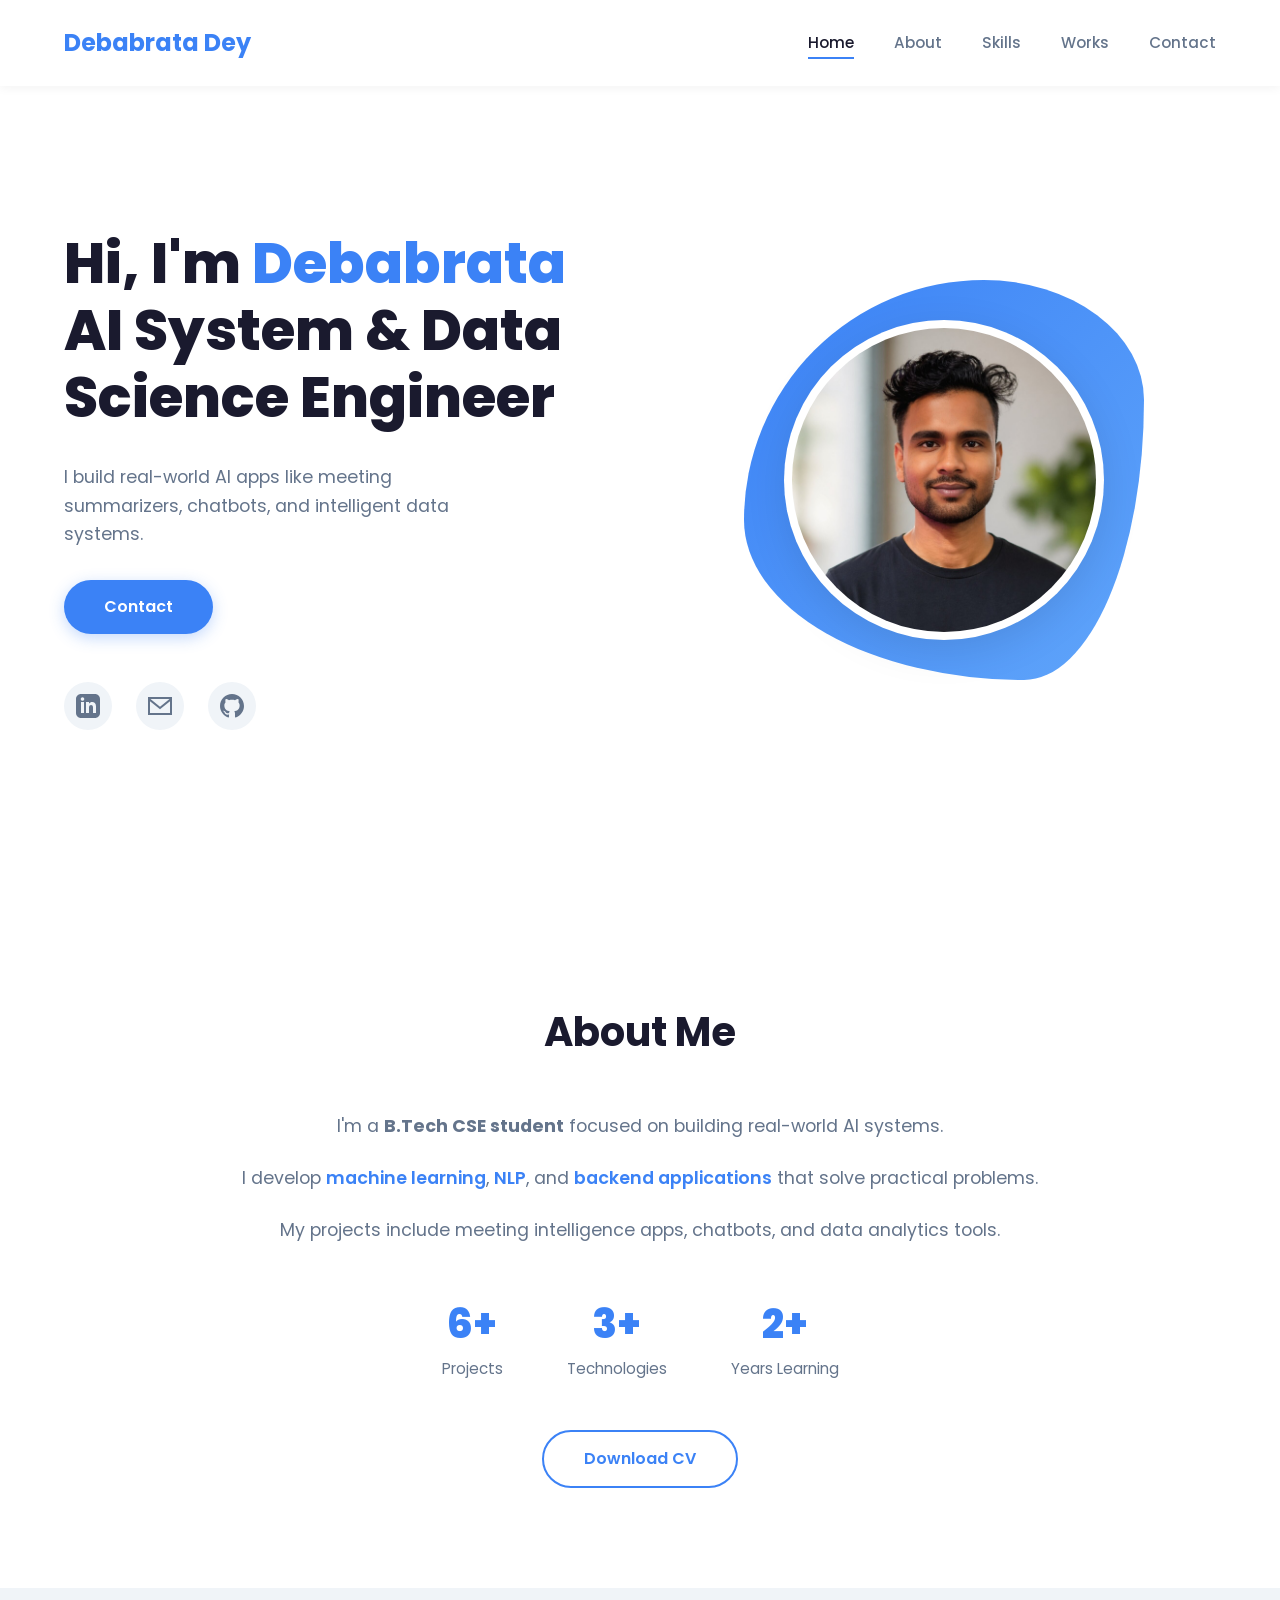
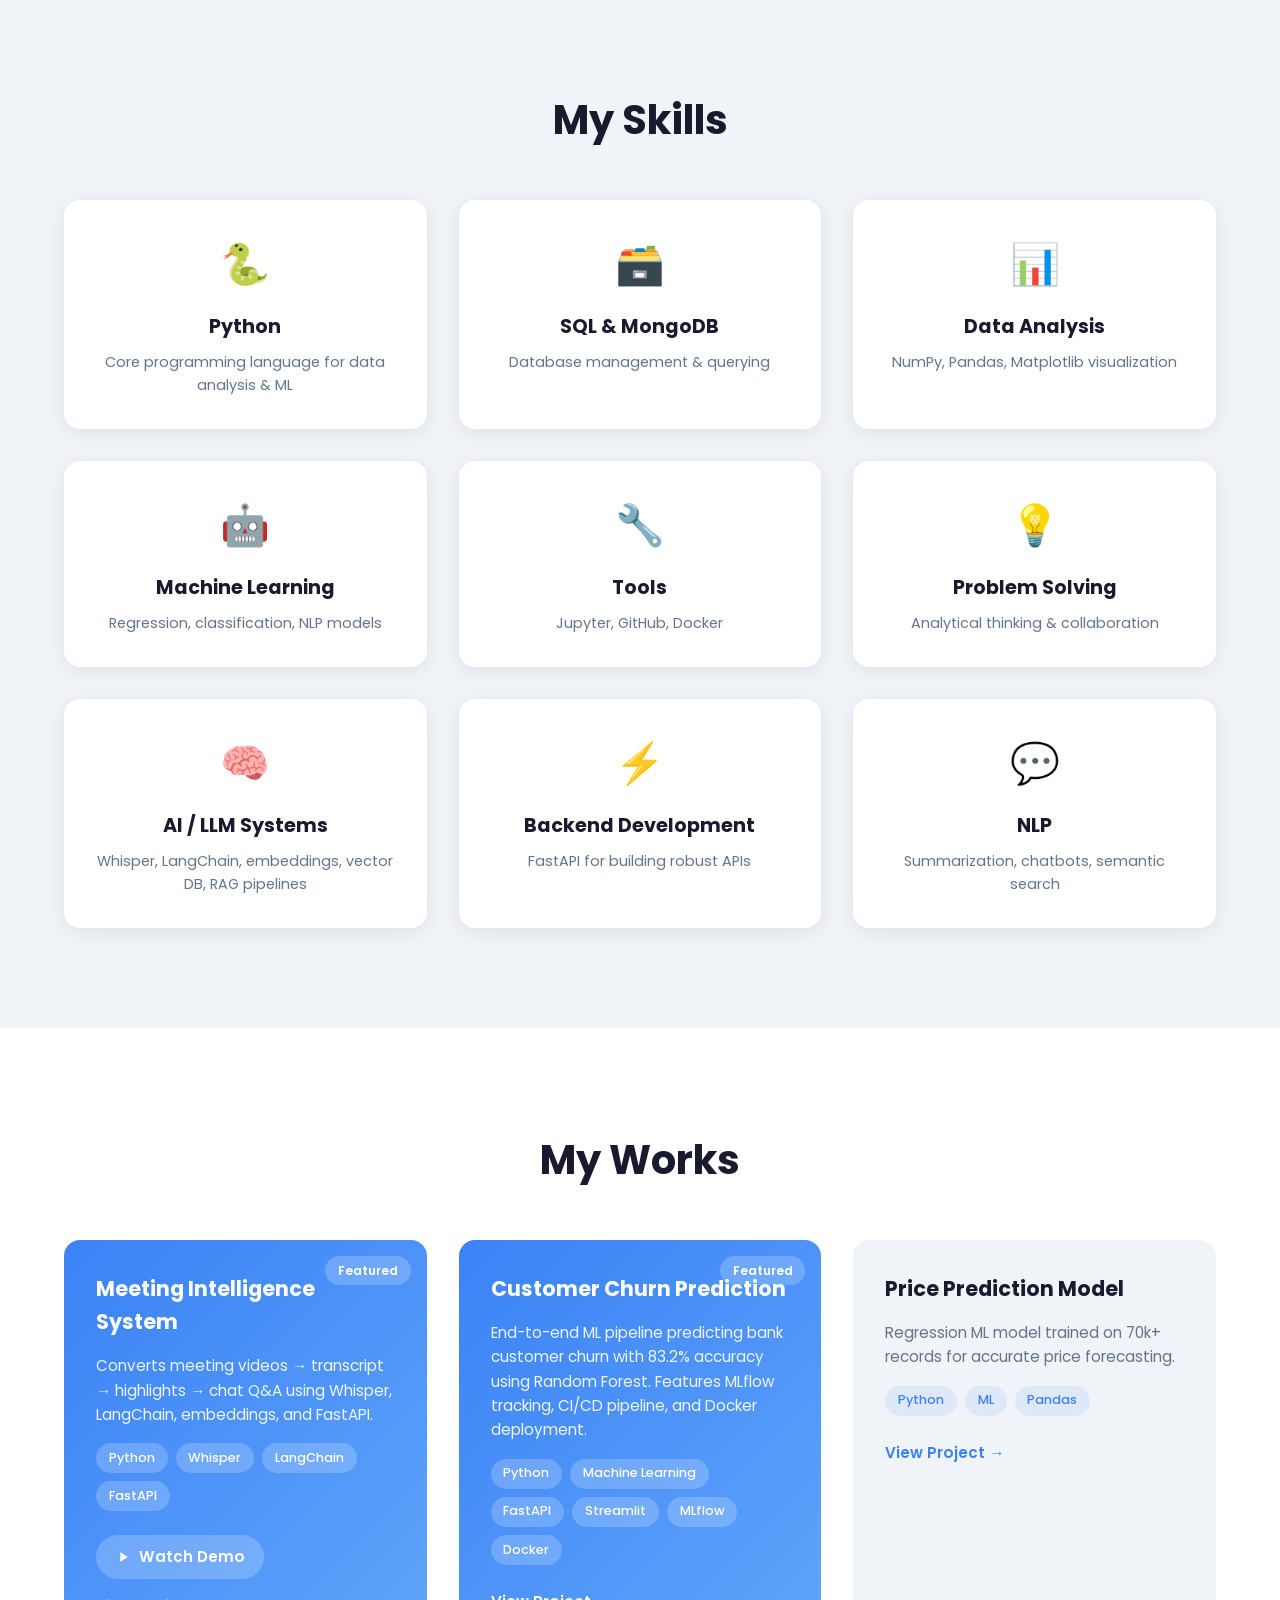
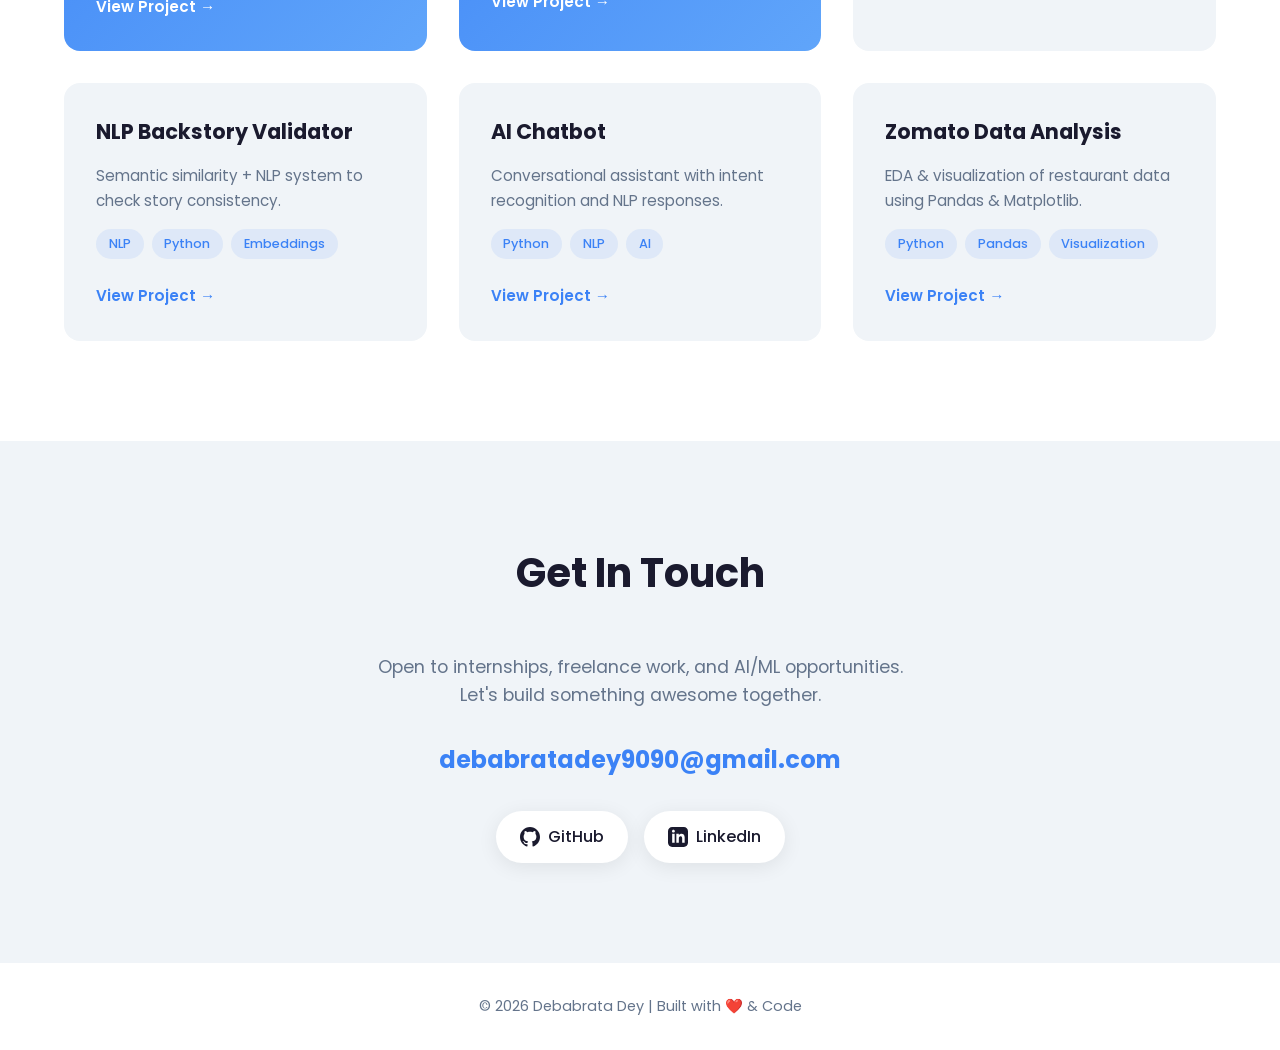
==== index.html @ 1d718e20 "Update Photo" ====
<!DOCTYPE html>
<html lang="en">

<head>
  <meta charset="UTF-8" />
  <meta name="viewport" content="width=device-width, initial-scale=1.0" />
  <meta name="description"
    content="Debabrata Dey - B.Tech CSE Student, Aspiring Data Scientist & AI Developer. Explore my projects in ML, NLP, and data analytics." />
  <title>Debabrata Dey | Data Science Portfolio</title>

  <!-- Favicon -->
  <link rel="icon"
    href="data:image/svg+xml,<svg xmlns='http://www.w3.org/2000/svg' viewBox='0 0 100 100'><text y='.9em' font-size='90'>👨‍💻</text></svg>" />

  <!-- Google Fonts -->
  <link rel="preconnect" href="https://fonts.googleapis.com">
  <link rel="preconnect" href="https://fonts.gstatic.com" crossorigin>
  <link href="https://fonts.googleapis.com/css2?family=Poppins:wght@400;500;600;700;800&display=swap" rel="stylesheet">

  <link rel="stylesheet" href="assets/css/styles.css" />
</head>

<body>
  <!-- ================= NAVBAR ================= -->
  <nav class="navbar">
    <a href="#" class="logo">Debabrata Dey</a>
    <button id="menuToggle" class="menu-toggle" aria-label="Toggle Menu">☰</button>
    <div class="nav-links" id="navLinks">
      <a href="#home" class="active">Home</a>
      <a href="#about">About</a>
      <a href="#skills">Skills</a>
      <a href="#projects">Works</a>
      <a href="#contact">Contact</a>
    </div>
  </nav>

  <!-- ================= HERO ================= -->
  <section id="home" class="hero">
    <div class="hero-content">
      <div class="hero-text">
        <h1>Hi, I'm <span class="highlight">Debabrata</span><br>AI System & Data Science Engineer</h1>
        <p class="hero-tagline">I build real-world AI apps like meeting summarizers, chatbots, and intelligent data
          systems.</p>
        <a href="#contact" class="btn-contact">Contact</a>
        <div class="social-icons">
          <a href="https://linkedin.com/in/debabrata-dey" target="_blank" aria-label="LinkedIn">
            <svg width="24" height="24" viewBox="0 0 24 24" fill="currentColor">
              <path
                d="M19 0h-14c-2.761 0-5 2.239-5 5v14c0 2.761 2.239 5 5 5h14c2.762 0 5-2.239 5-5v-14c0-2.761-2.238-5-5-5zm-11 19h-3v-11h3v11zm-1.5-12.268c-.966 0-1.75-.79-1.75-1.764s.784-1.764 1.75-1.764 1.75.79 1.75 1.764-.783 1.764-1.75 1.764zm13.5 12.268h-3v-5.604c0-3.368-4-3.113-4 0v5.604h-3v-11h3v1.765c1.396-2.586 7-2.777 7 2.476v6.759z" />
            </svg>
          </a>
          <a href="mailto:debratadey9090@gmail.com" title="Send me an email" aria-label="Email">
            <svg width="24" height="24" viewBox="0 0 24 24" fill="currentColor">
              <path
                d="M0 3v18h24v-18h-24zm21.518 2l-9.518 7.713-9.518-7.713h19.036zm-19.518 14v-11.817l10 8.104 10-8.104v11.817h-20z" />
            </svg>
          </a>
          <a href="https://github.com/Debabrata7719" target="_blank" aria-label="GitHub">
            <svg width="24" height="24" viewBox="0 0 24 24" fill="currentColor">
              <path
                d="M12 0c-6.626 0-12 5.373-12 12 0 5.302 3.438 9.8 8.207 11.387.599.111.793-.261.793-.577v-2.234c-3.338.726-4.033-1.416-4.033-1.416-.546-1.387-1.333-1.756-1.333-1.756-1.089-.745.083-.729.083-.729 1.205.084 1.839 1.237 1.839 1.237 1.07 1.834 2.807 1.304 3.492.997.107-.775.418-1.305.762-1.604-2.665-.305-5.467-1.334-5.467-5.931 0-1.311.469-2.381 1.236-3.221-.124-.303-.535-1.524.117-3.176 0 0 1.008-.322 3.301 1.23.957-.266 1.983-.399 3.003-.404 1.02.005 2.047.138 3.006.404 2.291-1.552 3.297-1.23 3.297-1.23.653 1.653.242 2.874.118 3.176.77.84 1.235 1.911 1.235 3.221 0 4.609-2.807 5.624-5.479 5.921.43.372.823 1.102.823 2.222v3.293c0 .319.192.694.801.576 4.765-1.589 8.199-6.086 8.199-11.386 0-6.627-5.373-12-12-12z" />
            </svg>
          </a>
        </div>
      </div>
      <div class="hero-image">
        <div class="blob"></div>
        <img src="assets/images/profile.jpg" alt="Debabrata Dey" class="profile-img">
      </div>
    </div>
  </section>

  <!-- ================= ABOUT ================= -->
  <section id="about" class="section about-section">
    <div class="container">
      <h2 class="section-title">About Me</h2>
      <div class="about-content">
        <div class="about-text">
          <p>I'm a <strong>B.Tech CSE student</strong> focused on building real-world AI systems.</p>
          <p>I develop <span class="highlight">machine learning</span>, <span class="highlight">NLP</span>, and <span
              class="highlight">backend applications</span> that solve practical problems.</p>
          <p>My projects include meeting intelligence apps, chatbots, and data analytics tools.</p>
          <div class="about-stats">
            <div class="stat">
              <span class="stat-number">6+</span>
              <span class="stat-label">Projects</span>
            </div>
            <div class="stat">
              <span class="stat-number">3+</span>
              <span class="stat-label">Technologies</span>
            </div>
            <div class="stat">
              <span class="stat-number">2+</span>
              <span class="stat-label">Years Learning</span>
            </div>
          </div>
          <a href="assets/documents/Debabrata's CV.pdf" download class="btn-download">Download CV</a>
        </div>
      </div>
    </div>
  </section>

  <!-- ================= SKILLS ================= -->
  <section id="skills" class="section skills-section">
    <div class="container">
      <h2 class="section-title">My Skills</h2>
      <div class="skills-grid">
        <div class="skill-card">
          <div class="skill-icon">🐍</div>
          <h3>Python</h3>
          <p>Core programming language for data analysis & ML</p>
        </div>
        <div class="skill-card">
          <div class="skill-icon">🗃️</div>
          <h3>SQL & MongoDB</h3>
          <p>Database management & querying</p>
        </div>
        <div class="skill-card">
          <div class="skill-icon">📊</div>
          <h3>Data Analysis</h3>
          <p>NumPy, Pandas, Matplotlib visualization</p>
        </div>
        <div class="skill-card">
          <div class="skill-icon">🤖</div>
          <h3>Machine Learning</h3>
          <p>Regression, classification, NLP models</p>
        </div>
        <div class="skill-card">
          <div class="skill-icon">🔧</div>
          <h3>Tools</h3>
          <p>Jupyter, GitHub, Docker</p>
        </div>
        <div class="skill-card">
          <div class="skill-icon">💡</div>
          <h3>Problem Solving</h3>
          <p>Analytical thinking & collaboration</p>
        </div>
        <div class="skill-card">
          <div class="skill-icon">🧠</div>
          <h3>AI / LLM Systems</h3>
          <p>Whisper, LangChain, embeddings, vector DB, RAG pipelines</p>
        </div>
        <div class="skill-card">
          <div class="skill-icon">⚡</div>
          <h3>Backend Development</h3>
          <p>FastAPI for building robust APIs</p>
        </div>
        <div class="skill-card">
          <div class="skill-icon">💬</div>
          <h3>NLP</h3>
          <p>Summarization, chatbots, semantic search</p>
        </div>
      </div>
    </div>
  </section>

  <!-- ================= PROJECTS ================= -->
  <section id="projects" class="section projects-section">
    <div class="container">
      <h2 class="section-title">My Works</h2>
      <div class="projects-grid">

        <div class="project-card featured">
          <div class="project-badge">Featured</div>
          <h3>Meeting Intelligence System</h3>
          <p>Converts meeting videos → transcript → highlights → chat Q&A using Whisper, LangChain, embeddings, and
            FastAPI.</p>
          <div class="project-tags">
            <span>Python</span>
            <span>Whisper</span>
            <span>LangChain</span>
            <span>FastAPI</span>
          </div>
          <div class="project-links">
            <a href="https://www.linkedin.com/posts/debabratadey7719_ai-python-langchain-activity-7440579134667341824-Pmg2" target="_blank" class="project-link demo-btn">
              <svg width="16" height="16" viewBox="0 0 24 24" fill="currentColor"><path d="M8 5v14l11-7z"/></svg>
              Watch Demo
            </a>
            <a href="https://github.com/Debabrata7719/MEETING-CHANGER.git" target="_blank" class="project-link">View Project →</a>
          </div>
        </div>

        <div class="project-card featured">
          <div class="project-badge">Featured</div>
          <h3>Customer Churn Prediction</h3>
          <p>End-to-end ML pipeline predicting bank customer churn with 83.2% accuracy using Random Forest. Features MLflow tracking, CI/CD pipeline, and Docker deployment.</p>
          <div class="project-tags">
            <span>Python</span>
            <span>Machine Learning</span>
            <span>FastAPI</span>
            <span>Streamlit</span>
            <span>MLflow</span>
            <span>Docker</span>
          </div>
          <a href="https://github.com/Debabrata7719/Customer_Churn_prediction" target="_blank" class="project-link">View Project →</a>
        </div>

        <div class="project-card">
          <h3>Price Prediction Model</h3>
          <p>Regression ML model trained on 70k+ records for accurate price forecasting.</p>
          <div class="project-tags">
            <span>Python</span>
            <span>ML</span>
            <span>Pandas</span>
          </div>
          <a href="https://github.com/Debabrata7719/Amazon_ML_Challenge_2025.git" target="_blank"
            class="project-link">View Project →</a>
        </div>

        <div class="project-card">
          <h3>NLP Backstory Validator</h3>
          <p>Semantic similarity + NLP system to check story consistency.</p>
          <div class="project-tags">
            <span>NLP</span>
            <span>Python</span>
            <span>Embeddings</span>
          </div>
          <a href="https://github.com/Sayandip05/KDSH_2026.git" target="_blank" class="project-link">View Project →</a>
        </div>

        <div class="project-card">
          <h3>AI Chatbot</h3>
          <p>Conversational assistant with intent recognition and NLP responses.</p>
          <div class="project-tags">
            <span>Python</span>
            <span>NLP</span>
            <span>AI</span>
          </div>
          <a href="https://github.com/Debabrata7719/AI_Chatbot.git" target="_blank" class="project-link">View Project
            →</a>
        </div>

        <div class="project-card">
          <h3>Zomato Data Analysis</h3>
          <p>EDA & visualization of restaurant data using Pandas & Matplotlib.</p>
          <div class="project-tags">
            <span>Python</span>
            <span>Pandas</span>
            <span>Visualization</span>
          </div>
          <a href="https://github.com/Debabrata7719/Zomato-data-analysis.git" target="_blank" class="project-link">View
            Project →</a>
        </div>

      </div>
    </div>
  </section>

  <!-- ================= CONTACT ================= -->
  <section id="contact" class="section contact-section">
    <div class="container">
      <h2 class="section-title">Get In Touch</h2>
      <div class="contact-content">
        <p>Open to internships, freelance work, and AI/ML opportunities.<br>Let's build something awesome together.</p>
        <a href="mailto:debabratadey9090@gmail.com" class="contact-email">debabratadey9090@gmail.com</a>
        <div class="contact-socials">
          <a href="https://github.com/Debabrata7719" target="_blank" class="social-btn">
            <svg width="20" height="20" viewBox="0 0 24 24" fill="currentColor">
              <path
                d="M12 0c-6.626 0-12 5.373-12 12 0 5.302 3.438 9.8 8.207 11.387.599.111.793-.261.793-.577v-2.234c-3.338.726-4.033-1.416-4.033-1.416-.546-1.387-1.333-1.756-1.333-1.756-1.089-.745.083-.729.083-.729 1.205.084 1.839 1.237 1.839 1.237 1.07 1.834 2.807 1.304 3.492.997.107-.775.418-1.305.762-1.604-2.665-.305-5.467-1.334-5.467-5.931 0-1.311.469-2.381 1.236-3.221-.124-.303-.535-1.524.117-3.176 0 0 1.008-.322 3.301 1.23.957-.266 1.983-.399 3.003-.404 1.02.005 2.047.138 3.006.404 2.291-1.552 3.297-1.23 3.297-1.23.653 1.653.242 2.874.118 3.176.77.84 1.235 1.911 1.235 3.221 0 4.609-2.807 5.624-5.479 5.921.43.372.823 1.102.823 2.222v3.293c0 .319.192.694.801.576 4.765-1.589 8.199-6.086 8.199-11.386 0-6.627-5.373-12-12-12z" />
            </svg>
            GitHub
          </a>
          <a href="https://www.linkedin.com/in/debabrata-dey-9243b8346/" target="_blank" class="social-btn">
            <svg width="20" height="20" viewBox="0 0 24 24" fill="currentColor">
              <path
                d="M19 0h-14c-2.761 0-5 2.239-5 5v14c0 2.761 2.239 5 5 5h14c2.762 0 5-2.239 5-5v-14c0-2.761-2.238-5-5-5zm-11 19h-3v-11h3v11zm-1.5-12.268c-.966 0-1.75-.79-1.75-1.764s.784-1.764 1.75-1.764 1.75.79 1.75 1.764-.783 1.764-1.75 1.764zm13.5 12.268h-3v-5.604c0-3.368-4-3.113-4 0v5.604h-3v-11h3v1.765c1.396-2.586 7-2.777 7 2.476v6.759z" />
            </svg>
            LinkedIn
          </a>
        </div>
      </div>
    </div>
  </section>

  <!-- ================= FOOTER ================= -->
  <footer>
    <p>© 2026 Debabrata Dey | Built with ❤️ & Code</p>
  </footer>

  <script src="assets/js/script.js"></script>
</body>

</html>
---- assets/css/styles.css ----
@import url('https://fonts.googleapis.com/css2?family=Poppins:wght@400;500;600;700;800&display=swap');

:root {
  --bg-color: #f0f4f8;
  --bg-white: #ffffff;
  --text-primary: #1a1a2e;
  --text-secondary: #64748b;
  --accent: #3b82f6;
  --accent-dark: #2563eb;
  --card-shadow: 0 4px 20px rgba(0, 0, 0, 0.08);
  --font-main: 'Poppins', sans-serif;
}

* {
  margin: 0;
  padding: 0;
  box-sizing: border-box;
  scroll-behavior: smooth;
}

body {
  background-color: var(--bg-color);
  color: var(--text-primary);
  font-family: var(--font-main);
  line-height: 1.6;
  overflow-x: hidden;
}

/* ==================== NAVBAR ==================== */
.navbar {
  display: flex;
  justify-content: space-between;
  align-items: center;
  padding: 1.5rem 5%;
  background: var(--bg-white);
  position: fixed;
  width: 100%;
  top: 0;
  z-index: 1000;
  box-shadow: 0 2px 10px rgba(0, 0, 0, 0.05);
}

.logo {
  font-size: 1.5rem;
  font-weight: 700;
  color: var(--accent);
  text-decoration: none;
}

.nav-links {
  display: flex;
  gap: 2.5rem;
}

.nav-links a {
  text-decoration: none;
  color: var(--text-secondary);
  font-weight: 500;
  font-size: 0.95rem;
  position: relative;
  transition: color 0.3s;
}

.nav-links a::after {
  content: '';
  position: absolute;
  bottom: -4px;
  left: 0;
  width: 0;
  height: 2px;
  background: var(--accent);
  transition: width 0.3s;
}

.nav-links a:hover,
.nav-links a.active {
  color: var(--text-primary);
}

.nav-links a:hover::after,
.nav-links a.active::after {
  width: 100%;
}

.menu-toggle {
  display: none;
  background: none;
  border: none;
  font-size: 1.5rem;
  cursor: pointer;
  color: var(--text-primary);
}

/* ==================== HERO ==================== */
.hero {
  min-height: 100vh;
  display: flex;
  align-items: center;
  padding: 120px 5% 60px;
  background: var(--bg-white);
}

.hero-content {
  display: flex;
  align-items: center;
  justify-content: space-between;
  max-width: 1200px;
  margin: 0 auto;
  width: 100%;
  gap: 4rem;
}

.hero-text {
  flex: 1;
}

.hero-text h1 {
  font-size: 3.5rem;
  font-weight: 800;
  line-height: 1.2;
  margin-bottom: 2rem;
  color: var(--text-primary);
}

.hero-text h1 .highlight {
  color: var(--accent);
}

.hero-tagline {
  font-size: 1.1rem;
  color: var(--text-secondary);
  margin-bottom: 2rem;
  max-width: 450px;
}

.btn-contact {
  display: inline-block;
  padding: 0.9rem 2.5rem;
  background: var(--accent);
  color: white;
  text-decoration: none;
  border-radius: 50px;
  font-weight: 600;
  font-size: 1rem;
  transition: all 0.3s;
  box-shadow: 0 4px 15px rgba(59, 130, 246, 0.3);
}

.btn-contact:hover {
  background: var(--accent-dark);
  transform: translateY(-2px);
  box-shadow: 0 6px 20px rgba(59, 130, 246, 0.4);
}

.social-icons {
  display: flex;
  gap: 1.5rem;
  margin-top: 3rem;
}

.social-icons a {
  display: flex;
  align-items: center;
  justify-content: center;
  width: 48px;
  height: 48px;
  color: var(--text-secondary);
  background: var(--bg-color);
  border-radius: 50%;
  cursor: pointer;
  transition: all 0.3s;
}

.social-icons a:hover {
  color: white;
  background: var(--accent);
  transform: translateY(-3px);
}

.social-icons a svg {
  pointer-events: none;
}

.hero-image {
  flex: 1;
  display: flex;
  justify-content: center;
  align-items: center;
  position: relative;
}

.blob {
  position: absolute;
  width: 400px;
  height: 400px;
  background: linear-gradient(135deg, var(--accent) 0%, #60a5fa 100%);
  border-radius: 60% 40% 30% 70% / 60% 30% 70% 40%;
  animation: blob-morph 8s ease-in-out infinite;
}

@keyframes blob-morph {

  0%,
  100% {
    border-radius: 60% 40% 30% 70% / 60% 30% 70% 40%;
  }

  50% {
    border-radius: 30% 60% 70% 40% / 50% 60% 30% 60%;
  }
}

.profile-img {
  position: relative;
  width: 320px;
  height: 320px;
  border-radius: 50%;
  object-fit: cover;
  z-index: 1;
  background: white;
  padding: 8px;
  box-shadow: 0 10px 40px rgba(0, 0, 0, 0.1);
}

/* ==================== SECTIONS ==================== */
.section {
  padding: 100px 5%;
}

.container {
  max-width: 1200px;
  margin: 0 auto;
}

.section-title {
  font-size: 2.5rem;
  font-weight: 700;
  text-align: center;
  margin-bottom: 3rem;
  color: var(--text-primary);
}

/* ==================== ABOUT ==================== */
.about-section {
  background: var(--bg-white);
}

.about-content {
  max-width: 800px;
  margin: 0 auto;
}

.about-text p {
  font-size: 1.1rem;
  color: var(--text-secondary);
  margin-bottom: 1.5rem;
  text-align: center;
}

.about-text .highlight {
  color: var(--accent);
  font-weight: 600;
}

.about-stats {
  display: flex;
  justify-content: center;
  gap: 4rem;
  margin: 3rem 0;
}

.stat {
  text-align: center;
}

.stat-number {
  display: block;
  font-size: 2.5rem;
  font-weight: 800;
  color: var(--accent);
}

.stat-label {
  color: var(--text-secondary);
  font-size: 0.95rem;
}

.btn-download {
  display: block;
  width: fit-content;
  margin: 0 auto;
  padding: 0.9rem 2.5rem;
  background: transparent;
  color: var(--accent);
  text-decoration: none;
  border: 2px solid var(--accent);
  border-radius: 50px;
  font-weight: 600;
  transition: all 0.3s;
}

.btn-download:hover {
  background: var(--accent);
  color: white;
}

/* ==================== SKILLS ==================== */
.skills-section {
  background: var(--bg-color);
}

.skills-grid {
  display: grid;
  grid-template-columns: repeat(auto-fit, minmax(280px, 1fr));
  gap: 2rem;
}

.skill-card {
  background: var(--bg-white);
  padding: 2rem;
  border-radius: 16px;
  text-align: center;
  box-shadow: var(--card-shadow);
  transition: transform 0.3s, box-shadow 0.3s;
}

.skill-card:hover {
  transform: translateY(-8px);
  box-shadow: 0 12px 30px rgba(0, 0, 0, 0.12);
}

.skill-icon {
  font-size: 2.5rem;
  margin-bottom: 1rem;
}

.skill-card h3 {
  font-size: 1.2rem;
  margin-bottom: 0.5rem;
  color: var(--text-primary);
}

.skill-card p {
  color: var(--text-secondary);
  font-size: 0.9rem;
}

/* ==================== PROJECTS ==================== */
.projects-section {
  background: var(--bg-white);
}

.projects-grid {
  display: grid;
  grid-template-columns: repeat(auto-fit, minmax(340px, 1fr));
  gap: 2rem;
}

.project-card {
  background: var(--bg-color);
  padding: 2rem;
  border-radius: 16px;
  position: relative;
  transition: transform 0.3s, box-shadow 0.3s;
}

.project-card:hover {
  transform: translateY(-8px);
  box-shadow: var(--card-shadow);
}

.project-card.featured {
  background: linear-gradient(135deg, var(--accent) 0%, #60a5fa 100%);
  color: white;
}

.project-card.featured p,
.project-card.featured .project-link {
  color: rgba(255, 255, 255, 0.9);
}

.project-badge {
  position: absolute;
  top: 1rem;
  right: 1rem;
  background: rgba(255, 255, 255, 0.2);
  color: white;
  padding: 0.3rem 0.8rem;
  border-radius: 20px;
  font-size: 0.75rem;
  font-weight: 600;
}

.project-card h3 {
  font-size: 1.3rem;
  margin-bottom: 1rem;
}

.project-card p {
  color: var(--text-secondary);
  font-size: 0.95rem;
  margin-bottom: 1rem;
}

.project-tags {
  display: flex;
  flex-wrap: wrap;
  gap: 0.5rem;
  margin-bottom: 1.5rem;
}

.project-tags span {
  background: rgba(59, 130, 246, 0.1);
  color: var(--accent);
  padding: 0.3rem 0.8rem;
  border-radius: 20px;
  font-size: 0.8rem;
  font-weight: 500;
}

.project-card.featured .project-tags span {
  background: rgba(255, 255, 255, 0.2);
  color: white;
}

.project-card.featured .project-link {
  color: white;
}

.project-card.featured .project-link:hover {
  opacity: 1;
  text-decoration: underline;
}

.project-link {
  color: var(--accent);
  text-decoration: none;
  font-weight: 600;
  font-size: 0.95rem;
  transition: opacity 0.3s;
}

.project-link:hover {
  opacity: 0.8;
}

.project-links {
  display: flex;
  gap: 1rem;
  align-items: center;
  flex-wrap: wrap;
  margin-top: 1rem;
}

.project-link.demo-btn {
  display: inline-flex;
  align-items: center;
  gap: 0.5rem;
  background: rgba(255, 255, 255, 0.2);
  padding: 0.6rem 1.2rem;
  border-radius: 25px;
  font-weight: 600;
  font-size: 0.95rem;
  transition: all 0.3s;
  text-decoration: none;
  color: white;
}

.project-link.demo-btn:hover {
  background: rgba(255, 255, 255, 0.3);
  transform: translateY(-2px);
}

.project-link.demo-btn svg {
  fill: currentColor;
}

/* ==================== CONTACT ==================== */
.contact-section {
  background: var(--bg-color);
}

.contact-content {
  text-align: center;
  max-width: 600px;
  margin: 0 auto;
}

.contact-content p {
  color: var(--text-secondary);
  font-size: 1.1rem;
  margin-bottom: 2rem;
}

.contact-email {
  display: block;
  font-size: 1.5rem;
  font-weight: 700;
  color: var(--accent);
  text-decoration: none;
  margin-bottom: 2rem;
  transition: opacity 0.3s;
}

.contact-email:hover {
  opacity: 0.8;
}

.contact-socials {
  display: flex;
  justify-content: center;
  gap: 1rem;
}

.social-btn {
  display: flex;
  align-items: center;
  gap: 0.5rem;
  padding: 0.8rem 1.5rem;
  background: var(--bg-white);
  color: var(--text-primary);
  text-decoration: none;
  border-radius: 50px;
  font-weight: 500;
  box-shadow: var(--card-shadow);
  transition: all 0.3s;
}

.social-btn:hover {
  background: var(--accent);
  color: white;
  transform: translateY(-3px);
}

.social-btn svg {
  fill: currentColor;
}

/* ==================== FOOTER ==================== */
footer {
  text-align: center;
  padding: 2rem;
  background: var(--bg-white);
  color: var(--text-secondary);
  font-size: 0.9rem;
}

/* ==================== ANIMATIONS ==================== */
.hidden {
  opacity: 0;
  transform: translateY(30px);
  transition: all 0.8s ease-out;
}

.show {
  opacity: 1;
  transform: translateY(0);
}

/* ==================== RESPONSIVE ==================== */
@media (max-width: 968px) {
  .hero-content {
    flex-direction: column-reverse;
    text-align: center;
    gap: 3rem;
  }

  .hero-text h1 {
    font-size: 2.8rem;
  }

  .social-icons {
    justify-content: center;
  }

  .blob {
    width: 300px;
    height: 300px;
  }

  .profile-img {
    width: 250px;
    height: 250px;
  }

  .about-stats {
    gap: 2rem;
  }
}

@media (max-width: 768px) {
  .navbar {
    padding: 1rem 5%;
  }

  .menu-toggle {
    display: block;
  }

  .nav-links {
    position: absolute;
    top: 100%;
    left: 0;
    width: 100%;
    background: var(--bg-white);
    flex-direction: column;
    padding: 1rem 5%;
    gap: 1rem;
    display: none;
    box-shadow: 0 10px 20px rgba(0, 0, 0, 0.1);
  }

  .nav-links.active {
    display: flex;
  }

  .hero {
    padding: 100px 5% 40px;
  }

  .hero-text h1 {
    font-size: 2.2rem;
  }

  .section {
    padding: 60px 5%;
  }

  .section-title {
    font-size: 2rem;
  }

  .projects-grid {
    grid-template-columns: 1fr;
  }

  .about-stats {
    flex-direction: column;
    gap: 1.5rem;
  }

  .contact-socials {
    flex-direction: column;
    align-items: center;
  }
}
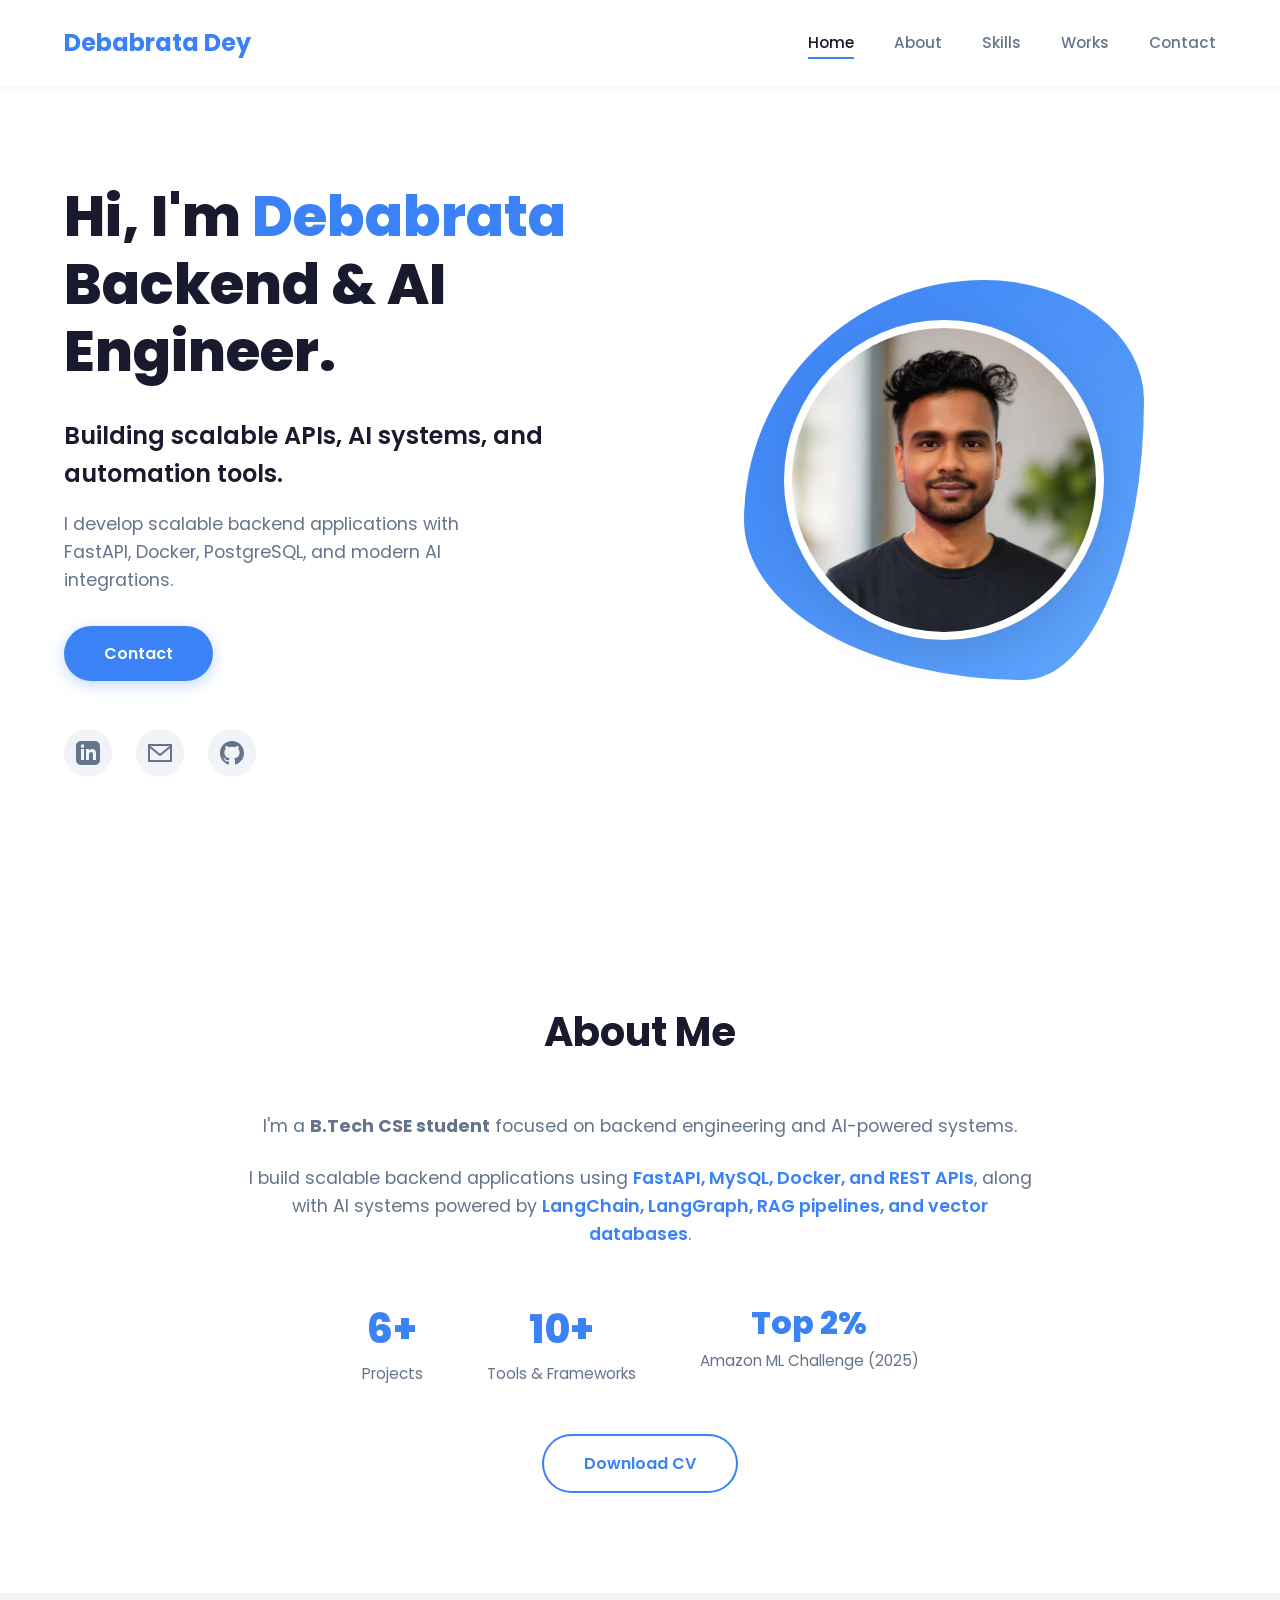
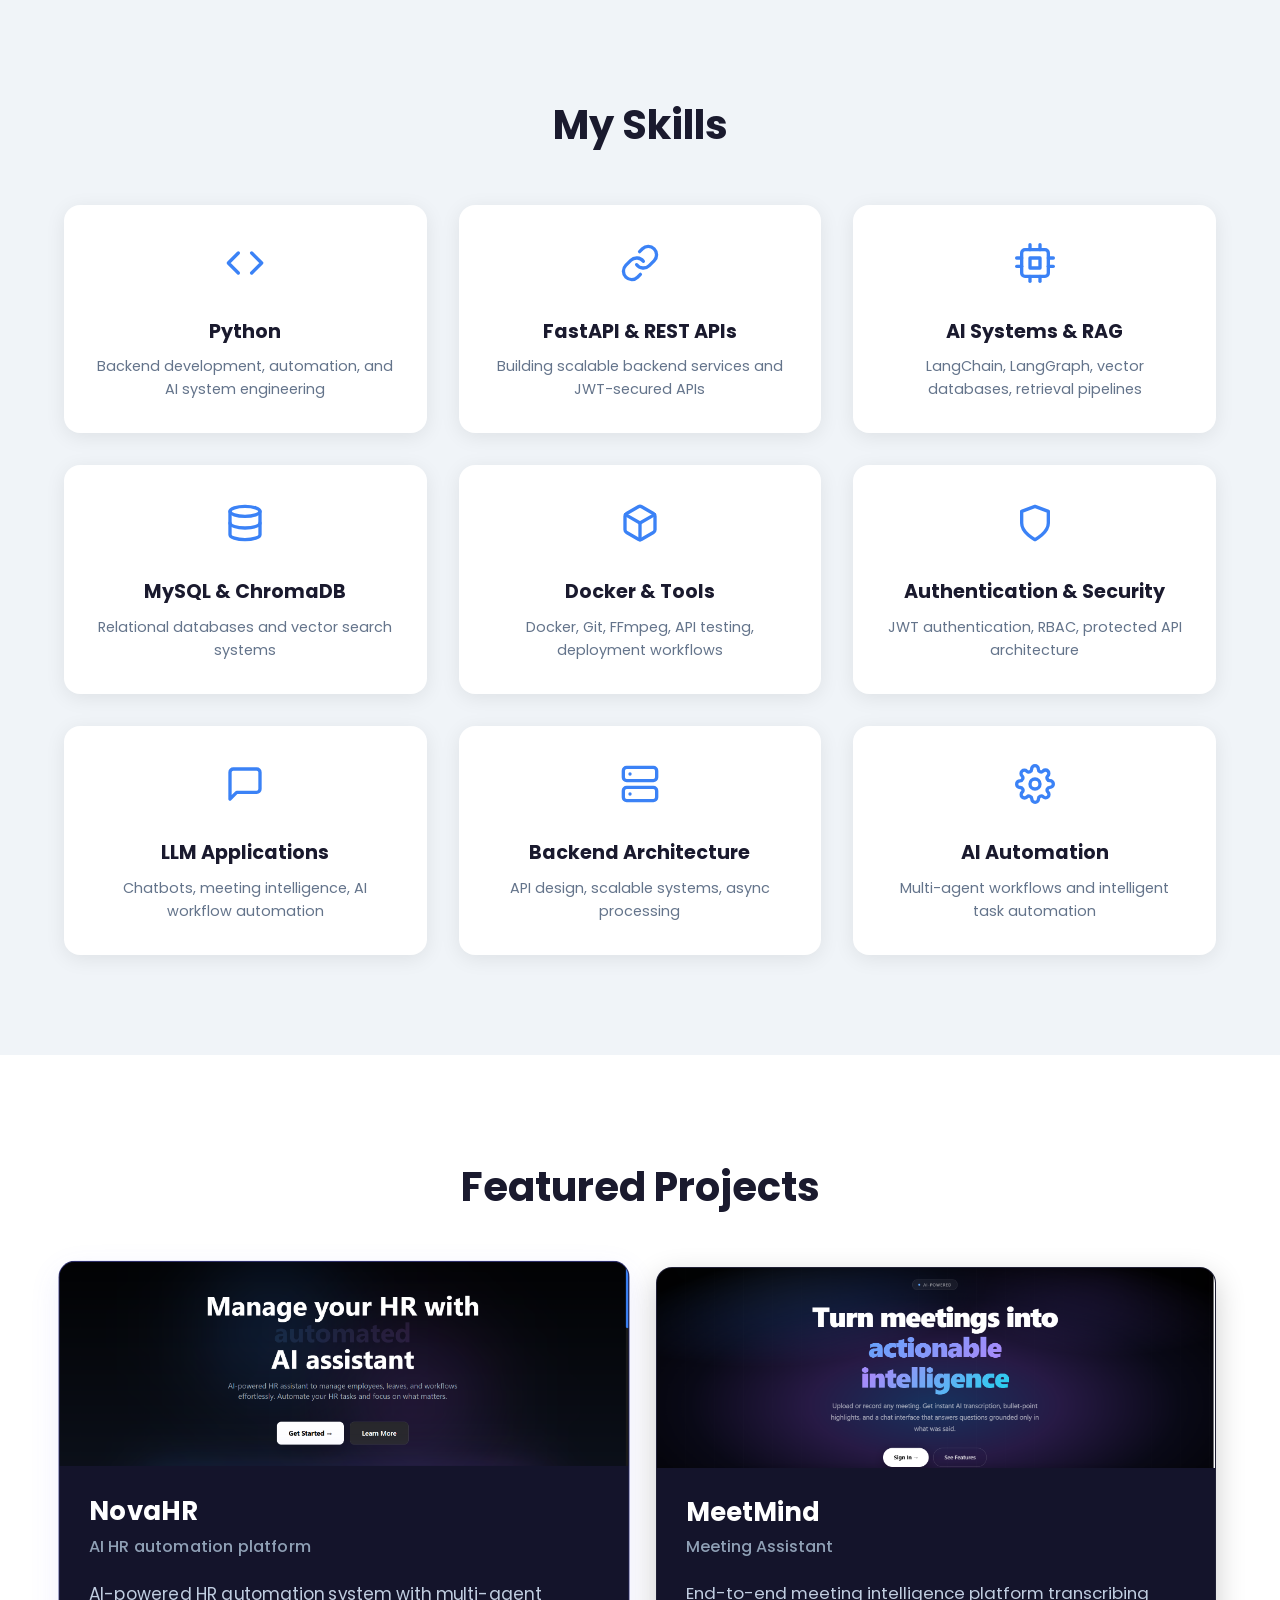
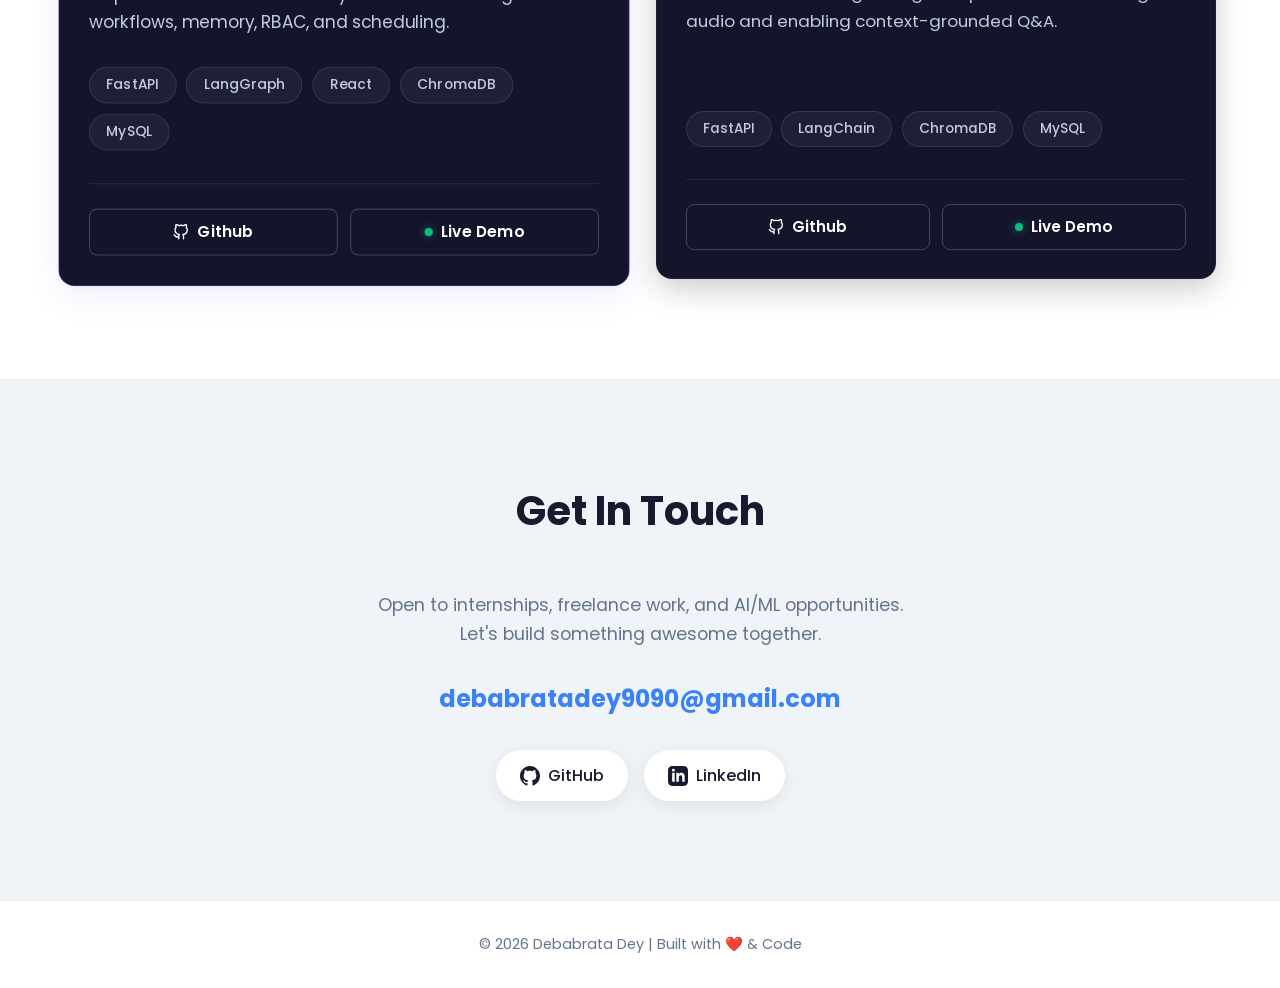
==== commit 018c0f33: "Update" ====
--- a/index.html
+++ b/index.html
@@ -6,7 +6,7 @@
   <meta name="viewport" content="width=device-width, initial-scale=1.0" />
   <meta name="description"
     content="Debabrata Dey - B.Tech CSE Student, Aspiring Data Scientist & AI Developer. Explore my projects in ML, NLP, and data analytics." />
-  <title>Debabrata Dey | Data Science Portfolio</title>
+  <title>Debabrata Dey | Backend & AI Engineer Portfolio</title>
 
   <!-- Favicon -->
   <link rel="icon"
@@ -38,9 +38,11 @@
   <section id="home" class="hero">
     <div class="hero-content">
       <div class="hero-text">
-        <h1>Hi, I'm <span class="highlight">Debabrata</span><br>AI System & Data Science Engineer</h1>
-        <p class="hero-tagline">I build real-world AI apps like meeting summarizers, chatbots, and intelligent data
-          systems.</p>
+        <h1>Hi, I'm <span class="highlight">Debabrata</span><br>Backend & AI Engineer.</h1>
+        <h3 style="font-size: 1.5rem; font-weight: 600; margin-bottom: 1rem; color: var(--text-primary);">Building
+          scalable APIs, AI systems, and automation tools.</h3>
+        <p class="hero-tagline">I develop scalable backend applications with FastAPI, Docker, PostgreSQL, and modern AI
+          integrations.</p>
         <a href="#contact" class="btn-contact">Contact</a>
         <div class="social-icons">
           <a href="https://linkedin.com/in/debabrata-dey" target="_blank" aria-label="LinkedIn">
@@ -76,22 +78,22 @@
       <h2 class="section-title">About Me</h2>
       <div class="about-content">
         <div class="about-text">
-          <p>I'm a <strong>B.Tech CSE student</strong> focused on building real-world AI systems.</p>
-          <p>I develop <span class="highlight">machine learning</span>, <span class="highlight">NLP</span>, and <span
-              class="highlight">backend applications</span> that solve practical problems.</p>
-          <p>My projects include meeting intelligence apps, chatbots, and data analytics tools.</p>
+          <p>I'm a <strong>B.Tech CSE student</strong> focused on backend engineering and AI-powered systems.</p>
+          <p>I build scalable backend applications using <span class="highlight">FastAPI, MySQL, Docker, and REST
+              APIs</span>, along with AI systems powered by <span class="highlight">LangChain, LangGraph, RAG pipelines,
+              and vector databases</span>.</p>
           <div class="about-stats">
             <div class="stat">
               <span class="stat-number">6+</span>
               <span class="stat-label">Projects</span>
             </div>
             <div class="stat">
-              <span class="stat-number">3+</span>
-              <span class="stat-label">Technologies</span>
+              <span class="stat-number">10+</span>
+              <span class="stat-label">Tools & Frameworks</span>
             </div>
             <div class="stat">
-              <span class="stat-number">2+</span>
-              <span class="stat-label">Years Learning</span>
+              <span class="stat-number" style="font-size: 2rem;">Top 2%</span>
+              <span class="stat-label">Amazon ML Challenge (2025)</span>
             </div>
           </div>
           <a href="assets/documents/Debabrata's CV.pdf" download class="btn-download">Download CV</a>
@@ -106,50 +108,110 @@
       <h2 class="section-title">My Skills</h2>
       <div class="skills-grid">
         <div class="skill-card">
-          <div class="skill-icon">🐍</div>
+          <div class="skill-icon"><svg xmlns="http://www.w3.org/2000/svg" width="1em" height="1em" viewBox="0 0 24 24"
+              fill="none" stroke="currentColor" stroke-width="2" stroke-linecap="round" stroke-linejoin="round"
+              style="color: var(--accent);">
+              <polyline points="16 18 22 12 16 6"></polyline>
+              <polyline points="8 6 2 12 8 18"></polyline>
+            </svg></div>
           <h3>Python</h3>
-          <p>Core programming language for data analysis & ML</p>
-        </div>
-        <div class="skill-card">
-          <div class="skill-icon">🗃️</div>
-          <h3>SQL & MongoDB</h3>
-          <p>Database management & querying</p>
-        </div>
-        <div class="skill-card">
-          <div class="skill-icon">📊</div>
-          <h3>Data Analysis</h3>
-          <p>NumPy, Pandas, Matplotlib visualization</p>
-        </div>
-        <div class="skill-card">
-          <div class="skill-icon">🤖</div>
-          <h3>Machine Learning</h3>
-          <p>Regression, classification, NLP models</p>
-        </div>
-        <div class="skill-card">
-          <div class="skill-icon">🔧</div>
-          <h3>Tools</h3>
-          <p>Jupyter, GitHub, Docker</p>
-        </div>
-        <div class="skill-card">
-          <div class="skill-icon">💡</div>
-          <h3>Problem Solving</h3>
-          <p>Analytical thinking & collaboration</p>
-        </div>
-        <div class="skill-card">
-          <div class="skill-icon">🧠</div>
-          <h3>AI / LLM Systems</h3>
-          <p>Whisper, LangChain, embeddings, vector DB, RAG pipelines</p>
-        </div>
-        <div class="skill-card">
-          <div class="skill-icon">⚡</div>
-          <h3>Backend Development</h3>
-          <p>FastAPI for building robust APIs</p>
-        </div>
-        <div class="skill-card">
-          <div class="skill-icon">💬</div>
-          <h3>NLP</h3>
-          <p>Summarization, chatbots, semantic search</p>
-        </div>
+          <p>Backend development, automation, and AI system engineering</p>
+        </div>
+        <div class="skill-card">
+          <div class="skill-icon"><svg xmlns="http://www.w3.org/2000/svg" width="1em" height="1em" viewBox="0 0 24 24"
+              fill="none" stroke="currentColor" stroke-width="2" stroke-linecap="round" stroke-linejoin="round"
+              style="color: var(--accent);">
+              <path d="M10 13a5 5 0 0 0 7.54.54l3-3a5 5 0 0 0-7.07-7.07l-1.72 1.71"></path>
+              <path d="M14 11a5 5 0 0 0-7.54-.54l-3 3a5 5 0 0 0 7.07 7.07l1.71-1.71"></path>
+            </svg></div>
+          <h3>FastAPI & REST APIs</h3>
+          <p>Building scalable backend services and JWT-secured APIs</p>
+        </div>
+        <div class="skill-card">
+          <div class="skill-icon"><svg xmlns="http://www.w3.org/2000/svg" width="1em" height="1em" viewBox="0 0 24 24"
+              fill="none" stroke="currentColor" stroke-width="2" stroke-linecap="round" stroke-linejoin="round"
+              style="color: var(--accent);">
+              <rect x="4" y="4" width="16" height="16" rx="2" ry="2"></rect>
+              <rect x="9" y="9" width="6" height="6"></rect>
+              <line x1="9" y1="1" x2="9" y2="4"></line>
+              <line x1="15" y1="1" x2="15" y2="4"></line>
+              <line x1="9" y1="20" x2="9" y2="23"></line>
+              <line x1="15" y1="20" x2="15" y2="23"></line>
+              <line x1="20" y1="9" x2="23" y2="9"></line>
+              <line x1="20" y1="14" x2="23" y2="14"></line>
+              <line x1="1" y1="9" x2="4" y2="9"></line>
+              <line x1="1" y1="14" x2="4" y2="14"></line>
+            </svg></div>
+          <h3>AI Systems & RAG</h3>
+          <p>LangChain, LangGraph, vector databases, retrieval pipelines</p>
+        </div>
+        <div class="skill-card">
+          <div class="skill-icon"><svg xmlns="http://www.w3.org/2000/svg" width="1em" height="1em" viewBox="0 0 24 24"
+              fill="none" stroke="currentColor" stroke-width="2" stroke-linecap="round" stroke-linejoin="round"
+              style="color: var(--accent);">
+              <ellipse cx="12" cy="5" rx="9" ry="3"></ellipse>
+              <path d="M21 12c0 1.66-4 3-9 3s-9-1.34-9-3"></path>
+              <path d="M3 5v14c0 1.66 4 3 9 3s9-1.34 9-3V5"></path>
+            </svg></div>
+          <h3>MySQL & ChromaDB</h3>
+          <p>Relational databases and vector search systems</p>
+        </div>
+        <div class="skill-card">
+          <div class="skill-icon"><svg xmlns="http://www.w3.org/2000/svg" width="1em" height="1em" viewBox="0 0 24 24"
+              fill="none" stroke="currentColor" stroke-width="2" stroke-linecap="round" stroke-linejoin="round"
+              style="color: var(--accent);">
+              <path
+                d="M21 16V8a2 2 0 0 0-1-1.73l-7-4a2 2 0 0 0-2 0l-7 4A2 2 0 0 0 3 8v8a2 2 0 0 0 1 1.73l7 4a2 2 0 0 0 2 0l7-4A2 2 0 0 0 21 16z">
+              </path>
+              <polyline points="3.27 6.96 12 12.01 20.73 6.96"></polyline>
+              <line x1="12" y1="22.08" x2="12" y2="12"></line>
+            </svg></div>
+          <h3>Docker & Tools</h3>
+          <p>Docker, Git, FFmpeg, API testing, deployment workflows</p>
+        </div>
+        <div class="skill-card">
+          <div class="skill-icon"><svg xmlns="http://www.w3.org/2000/svg" width="1em" height="1em" viewBox="0 0 24 24"
+              fill="none" stroke="currentColor" stroke-width="2" stroke-linecap="round" stroke-linejoin="round"
+              style="color: var(--accent);">
+              <path d="M12 22s8-4 8-10V5l-8-3-8 3v7c0 6 8 10 8 10z"></path>
+            </svg></div>
+          <h3>Authentication & Security</h3>
+          <p>JWT authentication, RBAC, protected API architecture</p>
+        </div>
+        <div class="skill-card">
+          <div class="skill-icon"><svg xmlns="http://www.w3.org/2000/svg" width="1em" height="1em" viewBox="0 0 24 24"
+              fill="none" stroke="currentColor" stroke-width="2" stroke-linecap="round" stroke-linejoin="round"
+              style="color: var(--accent);">
+              <path d="M21 15a2 2 0 0 1-2 2H7l-4 4V5a2 2 0 0 1 2-2h14a2 2 0 0 1 2 2z"></path>
+            </svg></div>
+          <h3>LLM Applications</h3>
+          <p>Chatbots, meeting intelligence, AI workflow automation</p>
+        </div>
+        <div class="skill-card">
+          <div class="skill-icon"><svg xmlns="http://www.w3.org/2000/svg" width="1em" height="1em" viewBox="0 0 24 24"
+              fill="none" stroke="currentColor" stroke-width="2" stroke-linecap="round" stroke-linejoin="round"
+              style="color: var(--accent);">
+              <rect x="2" y="2" width="20" height="8" rx="2" ry="2"></rect>
+              <rect x="2" y="14" width="20" height="8" rx="2" ry="2"></rect>
+              <line x1="6" y1="6" x2="6.01" y2="6"></line>
+              <line x1="6" y1="18" x2="6.01" y2="18"></line>
+            </svg></div>
+          <h3>Backend Architecture</h3>
+          <p>API design, scalable systems, async processing</p>
+        </div>
+        <div class="skill-card">
+          <div class="skill-icon"><svg xmlns="http://www.w3.org/2000/svg" width="1em" height="1em" viewBox="0 0 24 24"
+              fill="none" stroke="currentColor" stroke-width="2" stroke-linecap="round" stroke-linejoin="round"
+              style="color: var(--accent);">
+              <circle cx="12" cy="12" r="3"></circle>
+              <path
+                d="M19.4 15a1.65 1.65 0 0 0 .33 1.82l.06.06a2 2 0 0 1 0 2.83 2 2 0 0 1-2.83 0l-.06-.06a1.65 1.65 0 0 0-1.82-.33 1.65 1.65 0 0 0-1 1.51V21a2 2 0 0 1-2 2 2 2 0 0 1-2-2v-.09A1.65 1.65 0 0 0 9 19.4a1.65 1.65 0 0 0-1.82.33l-.06.06a2 2 0 0 1-2.83 0 2 2 0 0 1 0-2.83l.06-.06a1.65 1.65 0 0 0 .33-1.82 1.65 1.65 0 0 0-1.51-1H3a2 2 0 0 1-2-2 2 2 0 0 1 2-2h.09A1.65 1.65 0 0 0 4.6 9a1.65 1.65 0 0 0-.33-1.82l-.06-.06a2 2 0 0 1 0-2.83 2 2 0 0 1 2.83 0l.06.06a1.65 1.65 0 0 0 1.82.33H9a1.65 1.65 0 0 0 1-1.51V3a2 2 0 0 1 2-2 2 2 0 0 1 2 2v.09a1.65 1.65 0 0 0 1 1.51 1.65 1.65 0 0 0 1.82-.33l.06-.06a2 2 0 0 1 2.83 0 2 2 0 0 1 0 2.83l-.06.06a1.65 1.65 0 0 0-.33 1.82V9a1.65 1.65 0 0 0 1.51 1H21a2 2 0 0 1 2 2 2 2 0 0 1-2 2h-.09a1.65 1.65 0 0 0-1.51 1z">
+              </path>
+            </svg></div>
+          <h3>AI Automation</h3>
+          <p>Multi-agent workflows and intelligent task automation</p>
+        </div>
+
       </div>
     </div>
   </section>
@@ -157,89 +219,79 @@
   <!-- ================= PROJECTS ================= -->
   <section id="projects" class="section projects-section">
     <div class="container">
-      <h2 class="section-title">My Works</h2>
-      <div class="projects-grid">
-
-        <div class="project-card featured">
-          <div class="project-badge">Featured</div>
-          <h3>Meeting Intelligence System</h3>
-          <p>Converts meeting videos → transcript → highlights → chat Q&A using Whisper, LangChain, embeddings, and
-            FastAPI.</p>
-          <div class="project-tags">
-            <span>Python</span>
-            <span>Whisper</span>
-            <span>LangChain</span>
-            <span>FastAPI</span>
-          </div>
-          <div class="project-links">
-            <a href="https://www.linkedin.com/posts/debabratadey7719_ai-python-langchain-activity-7440579134667341824-Pmg2" target="_blank" class="project-link demo-btn">
-              <svg width="16" height="16" viewBox="0 0 24 24" fill="currentColor"><path d="M8 5v14l11-7z"/></svg>
-              Watch Demo
-            </a>
-            <a href="https://github.com/Debabrata7719/MEETING-CHANGER.git" target="_blank" class="project-link">View Project →</a>
-          </div>
-        </div>
-
-        <div class="project-card featured">
-          <div class="project-badge">Featured</div>
-          <h3>Customer Churn Prediction</h3>
-          <p>End-to-end ML pipeline predicting bank customer churn with 83.2% accuracy using Random Forest. Features MLflow tracking, CI/CD pipeline, and Docker deployment.</p>
-          <div class="project-tags">
-            <span>Python</span>
-            <span>Machine Learning</span>
-            <span>FastAPI</span>
-            <span>Streamlit</span>
-            <span>MLflow</span>
-            <span>Docker</span>
-          </div>
-          <a href="https://github.com/Debabrata7719/Customer_Churn_prediction" target="_blank" class="project-link">View Project →</a>
-        </div>
-
-        <div class="project-card">
-          <h3>Price Prediction Model</h3>
-          <p>Regression ML model trained on 70k+ records for accurate price forecasting.</p>
-          <div class="project-tags">
-            <span>Python</span>
-            <span>ML</span>
-            <span>Pandas</span>
-          </div>
-          <a href="https://github.com/Debabrata7719/Amazon_ML_Challenge_2025.git" target="_blank"
-            class="project-link">View Project →</a>
-        </div>
-
-        <div class="project-card">
-          <h3>NLP Backstory Validator</h3>
-          <p>Semantic similarity + NLP system to check story consistency.</p>
-          <div class="project-tags">
-            <span>NLP</span>
-            <span>Python</span>
-            <span>Embeddings</span>
-          </div>
-          <a href="https://github.com/Sayandip05/KDSH_2026.git" target="_blank" class="project-link">View Project →</a>
-        </div>
-
-        <div class="project-card">
-          <h3>AI Chatbot</h3>
-          <p>Conversational assistant with intent recognition and NLP responses.</p>
-          <div class="project-tags">
-            <span>Python</span>
-            <span>NLP</span>
-            <span>AI</span>
-          </div>
-          <a href="https://github.com/Debabrata7719/AI_Chatbot.git" target="_blank" class="project-link">View Project
-            →</a>
-        </div>
-
-        <div class="project-card">
-          <h3>Zomato Data Analysis</h3>
-          <p>EDA & visualization of restaurant data using Pandas & Matplotlib.</p>
-          <div class="project-tags">
-            <span>Python</span>
-            <span>Pandas</span>
-            <span>Visualization</span>
-          </div>
-          <a href="https://github.com/Debabrata7719/Zomato-data-analysis.git" target="_blank" class="project-link">View
-            Project →</a>
+      <h2 class="section-title">Featured Projects</h2>
+      <div class="modern-projects-grid">
+
+        <!-- NovaHR -->
+        <div class="modern-project-card featured-card">
+          <div class="mp-image-wrapper">
+            <img src="assets/images/Nova.png" alt="NovaHR Screenshot" class="project-image">
+          </div>
+          <div class="mp-content">
+            <div class="mp-title-group">
+              <h3>NovaHR</h3>
+              <p>AI HR automation platform</p>
+            </div>
+            <p class="mp-description">
+              AI-powered HR automation system with multi-agent workflows, memory, RBAC, and scheduling.
+            </p>
+            <div class="mp-tags">
+              <span>FastAPI</span>
+              <span>LangGraph</span>
+              <span>React</span>
+              <span>ChromaDB</span>
+              <span>MySQL</span>
+            </div>
+            <div class="mp-footer">
+              <div class="mp-actions">
+                <a href="https://github.com/Debabrata7719/HRNova" target="_blank" class="mp-btn code-btn"><svg
+                    xmlns="http://www.w3.org/2000/svg" width="16" height="16" viewBox="0 0 24 24" fill="none"
+                    stroke="currentColor" stroke-width="2" stroke-linecap="round" stroke-linejoin="round">
+                    <path
+                      d="M9 19c-5 1.5-5-2.5-7-3m14 6v-3.87a3.37 3.37 0 0 0-.94-2.61c3.14-.35 6.44-1.54 6.44-7A5.44 5.44 0 0 0 20 4.77 5.07 5.07 0 0 0 19.91 1S18.73.65 16 2.48a13.38 13.38 0 0 0-7 0C6.27.65 5.09 1 5.09 1A5.07 5.07 0 0 0 5 4.77a5.44 5.44 0 0 0-1.5 3.78c0 5.42 3.3 6.61 6.44 7A3.37 3.37 0 0 0 9 18.13V22">
+                    </path>
+                  </svg> Github</a>
+                <a href="https://hr-nova.vercel.app/" target="_blank" class="mp-btn demo-btn"><span
+                    class="live-dot"></span> Live Demo</a>
+              </div>
+            </div>
+          </div>
+        </div>
+
+        <!-- MeetMind -->
+        <div class="modern-project-card">
+          <div class="mp-image-wrapper">
+            <img src="assets/images/Meetmind.png" alt="MeetMind Screenshot" class="project-image">
+          </div>
+          <div class="mp-content">
+            <div class="mp-title-group">
+              <h3>MeetMind</h3>
+              <p>Meeting Assistant</p>
+            </div>
+            <p class="mp-description">
+              End-to-end meeting intelligence platform transcribing audio and enabling context-grounded Q&A.
+            </p>
+            <div class="mp-tags">
+              <span>FastAPI</span>
+              <span>LangChain</span>
+              <span>ChromaDB</span>
+              <span>MySQL</span>
+            </div>
+            <div class="mp-footer">
+              <div class="mp-actions">
+                <a href="https://github.com/Debabrata7719/Meeting_Intelligence_System" target="_blank"
+                  class="mp-btn code-btn"><svg xmlns="http://www.w3.org/2000/svg" width="16" height="16"
+                    viewBox="0 0 24 24" fill="none" stroke="currentColor" stroke-width="2" stroke-linecap="round"
+                    stroke-linejoin="round">
+                    <path
+                      d="M9 19c-5 1.5-5-2.5-7-3m14 6v-3.87a3.37 3.37 0 0 0-.94-2.61c3.14-.35 6.44-1.54 6.44-7A5.44 5.44 0 0 0 20 4.77 5.07 5.07 0 0 0 19.91 1S18.73.65 16 2.48a13.38 13.38 0 0 0-7 0C6.27.65 5.09 1 5.09 1A5.07 5.07 0 0 0 5 4.77a5.44 5.44 0 0 0-1.5 3.78c0 5.42 3.3 6.61 6.44 7A3.37 3.37 0 0 0 9 18.13V22">
+                    </path>
+                  </svg> Github</a>
+                <a href="https://meeting-intelligence-system-pi.vercel.app/" target="_blank"
+                  class="mp-btn demo-btn"><span class="live-dot"></span> Live Demo</a>
+              </div>
+            </div>
+          </div>
         </div>
 
       </div>
--- a/assets/css/styles.css
+++ b/assets/css/styles.css
@@ -643,4 +643,165 @@
     flex-direction: column;
     align-items: center;
   }
+  .modern-projects-grid {
+    grid-template-columns: 1fr;
+  }
+}
+
+/* ==================== MODERN PROJECT CARDS ==================== */
+.modern-projects-grid {
+  display: grid;
+  grid-template-columns: repeat(auto-fit, minmax(380px, 1fr));
+  gap: 2rem;
+}
+
+.modern-project-card {
+  background: #14142b;
+  border-radius: 16px;
+  color: #fff;
+  border: 1px solid rgba(255, 255, 255, 0.05);
+  display: flex;
+  flex-direction: column;
+  box-shadow: 0 10px 30px rgba(0,0,0,0.2);
+  transition: transform 0.4s ease, box-shadow 0.4s ease;
+  overflow: hidden;
+}
+
+.modern-project-card:hover {
+  transform: translateY(-8px);
+  box-shadow: 0 20px 40px rgba(99, 102, 241, 0.15), 0 0 20px rgba(99, 102, 241, 0.1);
+}
+
+.modern-project-card:hover .mp-image-placeholder {
+  transform: scale(1.05);
+}
+
+.featured-card {
+  border: 1px solid rgba(99, 102, 241, 0.3);
+  box-shadow: 0 10px 30px rgba(99, 102, 241, 0.1);
+}
+
+@media (min-width: 968px) {
+  .featured-card {
+    transform: scale(1.02);
+  }
+  .featured-card:hover {
+    transform: scale(1.02) translateY(-8px);
+  }
+}
+
+.mp-image-wrapper {
+  width: 100%;
+  height: 200px;
+  overflow: hidden;
+  position: relative;
+}
+
+.project-image {
+  width: 100%;
+  height: 100%;
+  object-fit: cover;
+  transition: transform 0.5s ease;
+  display: block;
+}
+
+.modern-project-card:hover .project-image {
+  transform: scale(1.05);
+}
+
+.mp-content {
+  padding: 1.8rem;
+  display: flex;
+  flex-direction: column;
+  flex-grow: 1;
+}
+
+.mp-title-group {
+  margin-bottom: 1.2rem;
+}
+
+.mp-title-group h3 {
+  font-size: 1.6rem;
+  font-weight: 700;
+  line-height: 1.2;
+  margin-bottom: 0.4rem;
+  color: #fff;
+}
+
+.mp-title-group p {
+  color: #8fa0b5;
+  font-size: 1rem;
+  margin: 0;
+  font-weight: 500;
+}
+
+.mp-description {
+  color: #c0cde0;
+  font-size: 1.05rem;
+  line-height: 1.7;
+  font-weight: 400;
+  margin-bottom: 1.8rem;
+  flex-grow: 1;
+}
+
+.mp-tags {
+  display: flex;
+  flex-wrap: wrap;
+  gap: 0.6rem;
+  margin-bottom: 2rem;
+}
+
+.mp-tags span {
+  background: rgba(255, 255, 255, 0.05);
+  color: #c0cde0;
+  border: 1px solid rgba(255, 255, 255, 0.1);
+  padding: 0.4rem 1rem;
+  border-radius: 20px;
+  font-size: 0.85rem;
+  font-weight: 500;
+}
+
+.mp-footer {
+  display: flex;
+  justify-content: flex-start;
+  align-items: center;
+  border-top: 1px solid rgba(255, 255, 255, 0.08);
+  padding-top: 1.5rem;
+}
+
+.mp-actions {
+  display: flex;
+  gap: 0.8rem;
+  width: 100%;
+}
+
+.mp-btn {
+  background: transparent;
+  color: #fff;
+  border: 1px solid rgba(255, 255, 255, 0.2);
+  padding: 0.6rem 1.2rem;
+  border-radius: 8px;
+  font-size: 0.95rem;
+  font-weight: 600;
+  display: flex;
+  align-items: center;
+  justify-content: center;
+  gap: 0.5rem;
+  text-decoration: none;
+  transition: background 0.3s, border-color 0.3s;
+  flex: 1;
+}
+
+.mp-btn:hover {
+  background: rgba(255, 255, 255, 0.1);
+  border-color: rgba(255, 255, 255, 0.4);
+}
+
+.live-dot {
+  width: 8px;
+  height: 8px;
+  background: #10b981;
+  border-radius: 50%;
+  box-shadow: 0 0 8px rgba(16, 185, 129, 0.6);
+  display: inline-block;
 }
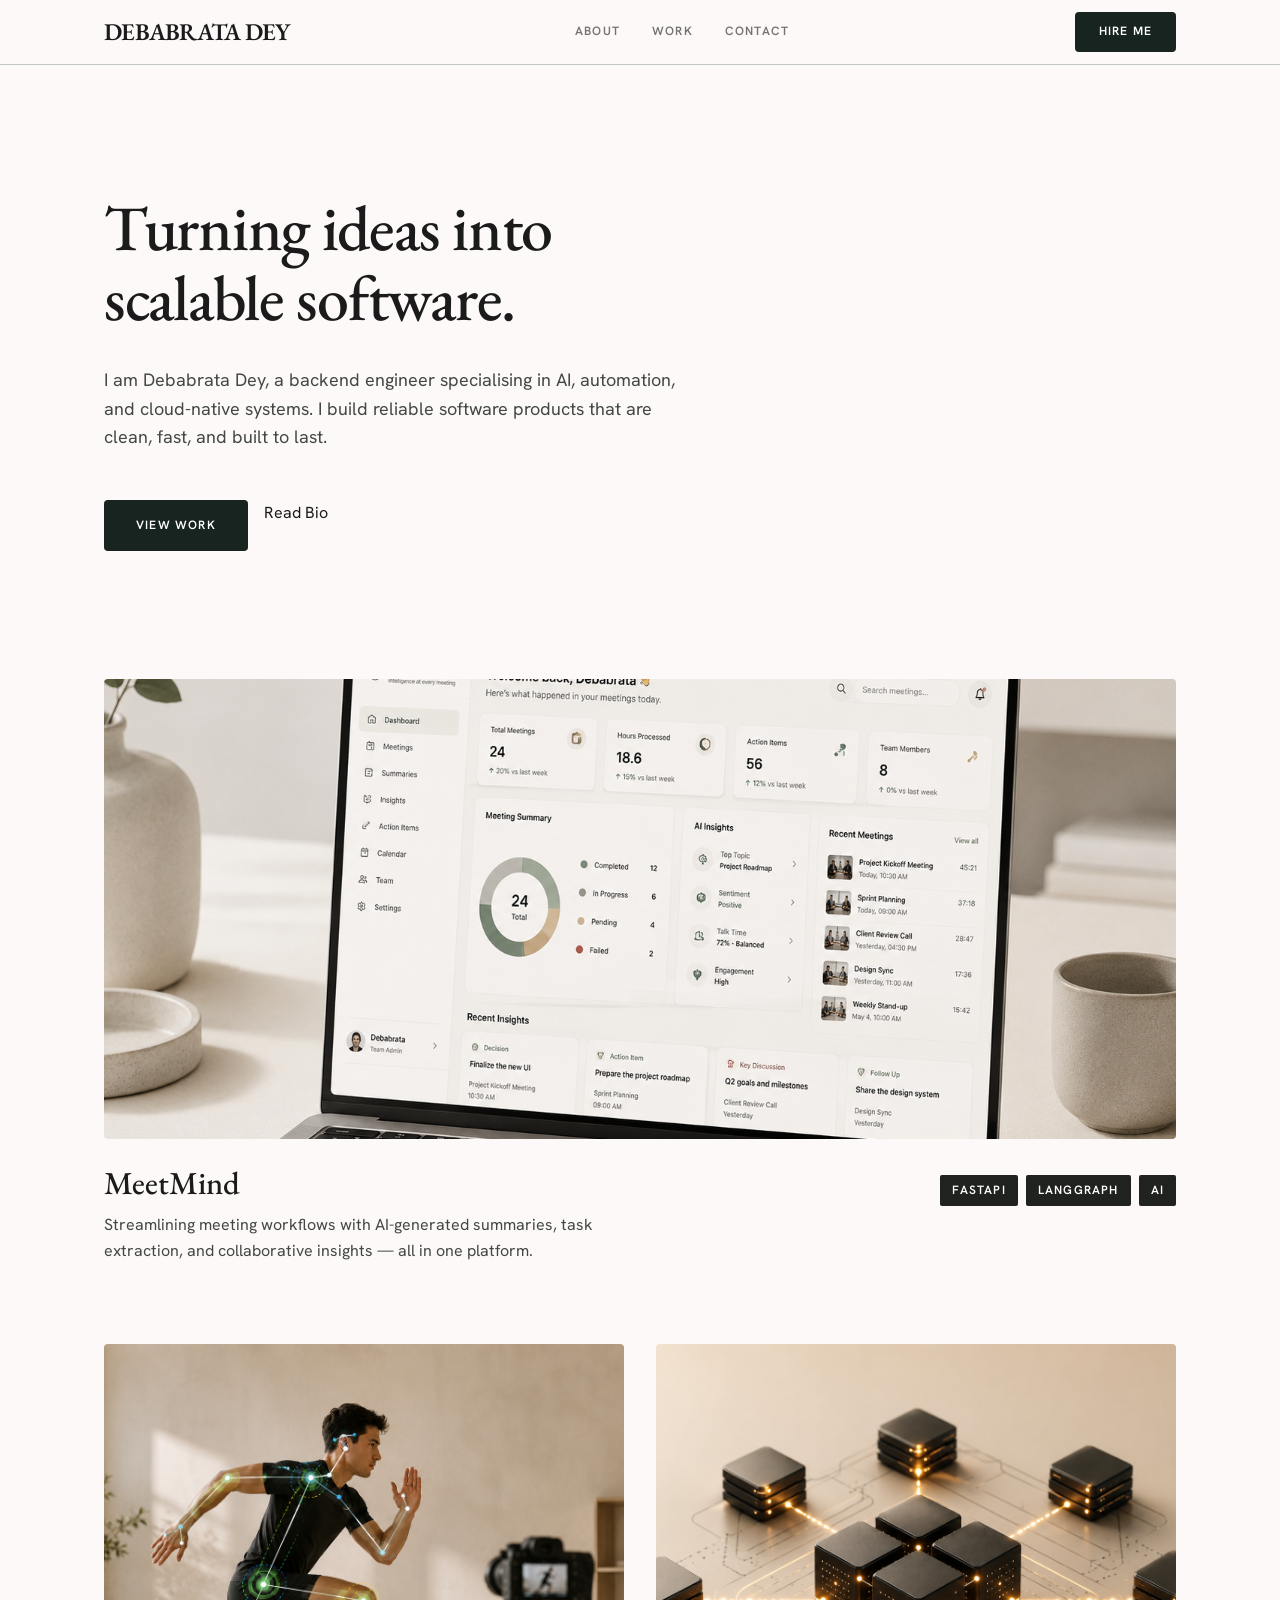
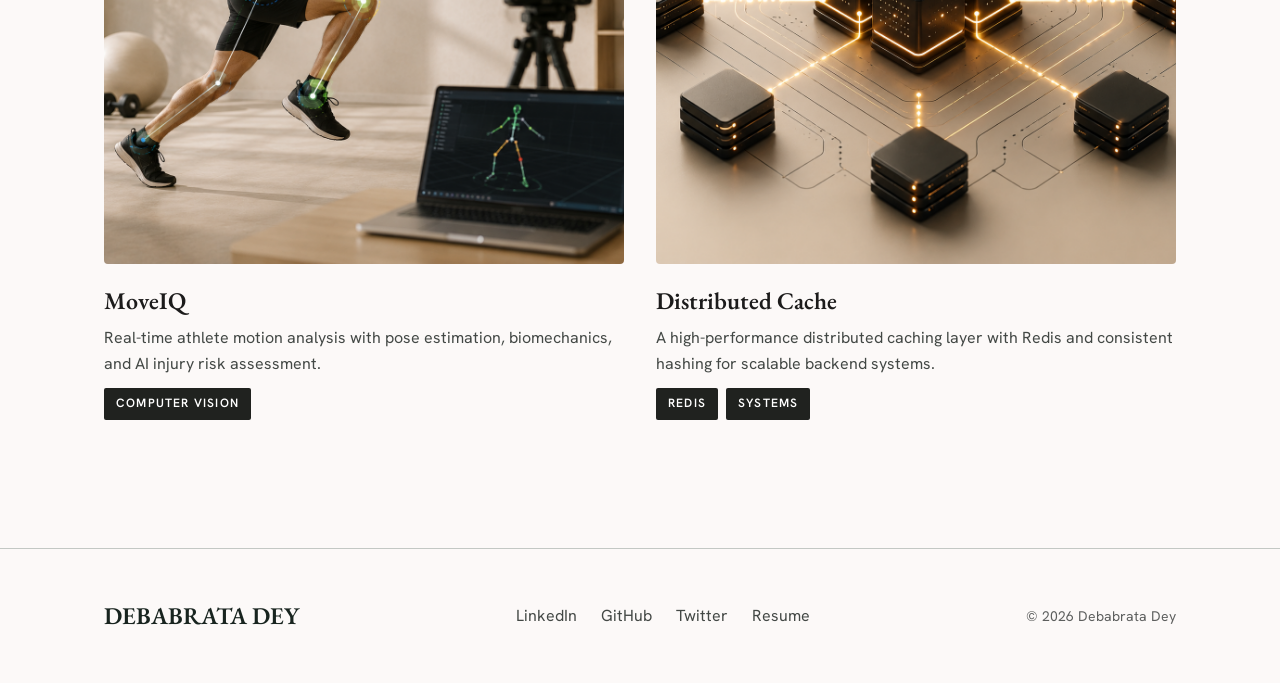
==== commit 2d777b07: "Update Portfolio" ====
--- a/index.html
+++ b/index.html
@@ -1,336 +1,267 @@
 <!DOCTYPE html>
 <html lang="en">
-
 <head>
-  <meta charset="UTF-8" />
+  <meta charset="utf-8" />
   <meta name="viewport" content="width=device-width, initial-scale=1.0" />
-  <meta name="description"
-    content="Debabrata Dey - B.Tech CSE Student, Aspiring Data Scientist & AI Developer. Explore my projects in ML, NLP, and data analytics." />
-  <title>Debabrata Dey | Backend & AI Engineer Portfolio</title>
-
-  <!-- Favicon -->
-  <link rel="icon"
-    href="data:image/svg+xml,<svg xmlns='http://www.w3.org/2000/svg' viewBox='0 0 100 100'><text y='.9em' font-size='90'>👨‍💻</text></svg>" />
-
-  <!-- Google Fonts -->
-  <link rel="preconnect" href="https://fonts.googleapis.com">
-  <link rel="preconnect" href="https://fonts.gstatic.com" crossorigin>
-  <link href="https://fonts.googleapis.com/css2?family=Poppins:wght@400;500;600;700;800&display=swap" rel="stylesheet">
-
-  <link rel="stylesheet" href="assets/css/styles.css" />
+  <title>Debabrata Dey — Backend Engineer & AI Developer</title>
+  <meta name="description" content="Portfolio of Debabrata Dey — a backend engineer specialising in AI, automation, and cloud-native software." />
+  <link rel="stylesheet" href="css/styles.css" />
+  <style>
+    /* ── Hero ───────────────────────────────────────── */
+    .hero {
+      max-width: var(--container-max);
+      margin-inline: auto;
+      padding-inline: var(--spacing-margin-mobile);
+      padding-top: 96px;
+      padding-bottom: 96px;
+      display: flex;
+      flex-direction: column;
+      align-items: flex-start;
+      gap: 32px;
+    }
+    @media (min-width: 768px) {
+      .hero {
+        padding-inline: var(--spacing-margin-desktop);
+        padding-top: 128px;
+        padding-bottom: 128px;
+      }
+    }
+    .hero h1 {
+      color: var(--color-on-surface);
+      max-width: 720px;
+    }
+    .hero p {
+      color: var(--color-on-surface-variant);
+      max-width: 580px;
+    }
+    .hero-ctas {
+      display: flex;
+      gap: 16px;
+      flex-wrap: wrap;
+      margin-top: 16px;
+    }
+
+    /* ── Featured projects ──────────────────────────── */
+    .featured {
+      max-width: var(--container-max);
+      margin-inline: auto;
+      padding-inline: var(--spacing-margin-mobile);
+      padding-bottom: 128px;
+    }
+    @media (min-width: 768px) {
+      .featured { padding-inline: var(--spacing-margin-desktop); }
+    }
+
+    /* Full-width project */
+    .project-full {
+      cursor: pointer;
+      margin-bottom: 80px;
+    }
+    .project-full .img-wrap {
+      position: relative;
+      overflow: hidden;
+      border-radius: var(--radius-md);
+      background: var(--color-surface-container-low);
+      aspect-ratio: 21/9;
+      margin-bottom: 24px;
+    }
+    .project-full .img-wrap img {
+      width: 100%;
+      height: 100%;
+      object-fit: cover;
+      transition: transform 0.5s cubic-bezier(0.165, 0.84, 0.44, 1);
+    }
+    .project-full:hover .img-wrap img { transform: scale(1.02); }
+    .project-full-meta {
+      display: flex;
+      flex-direction: column;
+      gap: 16px;
+    }
+    @media (min-width: 768px) {
+      .project-full-meta {
+        flex-direction: row;
+        justify-content: space-between;
+        align-items: baseline;
+      }
+    }
+    .project-full h2 {
+      color: var(--color-on-surface);
+      margin-bottom: 8px;
+      transition: color 0.2s;
+    }
+    .project-full:hover h2 { color: var(--color-primary); }
+    .project-full p {
+      color: var(--color-on-surface-variant);
+      max-width: 540px;
+    }
+    .badge-row { display: flex; gap: 8px; flex-wrap: wrap; }
+
+    /* Half-width grid */
+    .project-grid {
+      display: grid;
+      grid-template-columns: 1fr;
+      gap: 32px;
+    }
+    @media (min-width: 768px) {
+      .project-grid { grid-template-columns: 1fr 1fr; gap: 32px; }
+    }
+    .project-half {
+      cursor: pointer;
+    }
+    .project-half .img-wrap {
+      position: relative;
+      overflow: hidden;
+      border-radius: var(--radius-md);
+      background: var(--color-surface-container-low);
+      aspect-ratio: 1/1;
+      margin-bottom: 20px;
+    }
+    .project-half .img-wrap img {
+      width: 100%;
+      height: 100%;
+      object-fit: cover;
+      transition: transform 0.5s cubic-bezier(0.165, 0.84, 0.44, 1);
+    }
+    .project-half:hover .img-wrap img { transform: scale(1.02); }
+    .project-half h2 {
+      color: var(--color-on-surface);
+      margin-bottom: 8px;
+      transition: color 0.2s;
+    }
+    .project-half:hover h2 { color: var(--color-primary); }
+    .project-half p {
+      color: var(--color-on-surface-variant);
+      margin-bottom: 12px;
+    }
+  </style>
 </head>
-
 <body>
-  <!-- ================= NAVBAR ================= -->
-  <nav class="navbar">
-    <a href="#" class="logo">Debabrata Dey</a>
-    <button id="menuToggle" class="menu-toggle" aria-label="Toggle Menu">☰</button>
-    <div class="nav-links" id="navLinks">
-      <a href="#home" class="active">Home</a>
-      <a href="#about">About</a>
-      <a href="#skills">Skills</a>
-      <a href="#projects">Works</a>
-      <a href="#contact">Contact</a>
+
+  <!-- ====================================================
+       Navigation
+       ==================================================== -->
+  <header class="nav">
+    <div class="nav-inner">
+      <a href="index.html" class="nav-logo">DEBABRATA DEY</a>
+      <nav class="nav-links">
+        <a href="about.html"   data-page="about.html">About</a>
+        <a href="work.html"    data-page="work.html">Work</a>
+        <a href="contact.html" data-page="contact.html">Contact</a>
+      </nav>
+      <a href="contact.html" class="nav-hire-btn">Hire Me</a>
+      <button class="nav-menu-btn" id="menu-btn" aria-label="Toggle menu">
+        <span class="material-symbols-outlined">menu</span>
+      </button>
     </div>
-  </nav>
-
-  <!-- ================= HERO ================= -->
-  <section id="home" class="hero">
-    <div class="hero-content">
-      <div class="hero-text">
-        <h1>Hi, I'm <span class="highlight">Debabrata</span><br>Backend & AI Engineer.</h1>
-        <h3 style="font-size: 1.5rem; font-weight: 600; margin-bottom: 1rem; color: var(--text-primary);">Building
-          scalable APIs, AI systems, and automation tools.</h3>
-        <p class="hero-tagline">I develop scalable backend applications with FastAPI, Docker, PostgreSQL, and modern AI
-          integrations.</p>
-        <a href="#contact" class="btn-contact">Contact</a>
-        <div class="social-icons">
-          <a href="https://linkedin.com/in/debabrata-dey" target="_blank" aria-label="LinkedIn">
-            <svg width="24" height="24" viewBox="0 0 24 24" fill="currentColor">
-              <path
-                d="M19 0h-14c-2.761 0-5 2.239-5 5v14c0 2.761 2.239 5 5 5h14c2.762 0 5-2.239 5-5v-14c0-2.761-2.238-5-5-5zm-11 19h-3v-11h3v11zm-1.5-12.268c-.966 0-1.75-.79-1.75-1.764s.784-1.764 1.75-1.764 1.75.79 1.75 1.764-.783 1.764-1.75 1.764zm13.5 12.268h-3v-5.604c0-3.368-4-3.113-4 0v5.604h-3v-11h3v1.765c1.396-2.586 7-2.777 7 2.476v6.759z" />
-            </svg>
-          </a>
-          <a href="mailto:debratadey9090@gmail.com" title="Send me an email" aria-label="Email">
-            <svg width="24" height="24" viewBox="0 0 24 24" fill="currentColor">
-              <path
-                d="M0 3v18h24v-18h-24zm21.518 2l-9.518 7.713-9.518-7.713h19.036zm-19.518 14v-11.817l10 8.104 10-8.104v11.817h-20z" />
-            </svg>
-          </a>
-          <a href="https://github.com/Debabrata7719" target="_blank" aria-label="GitHub">
-            <svg width="24" height="24" viewBox="0 0 24 24" fill="currentColor">
-              <path
-                d="M12 0c-6.626 0-12 5.373-12 12 0 5.302 3.438 9.8 8.207 11.387.599.111.793-.261.793-.577v-2.234c-3.338.726-4.033-1.416-4.033-1.416-.546-1.387-1.333-1.756-1.333-1.756-1.089-.745.083-.729.083-.729 1.205.084 1.839 1.237 1.839 1.237 1.07 1.834 2.807 1.304 3.492.997.107-.775.418-1.305.762-1.604-2.665-.305-5.467-1.334-5.467-5.931 0-1.311.469-2.381 1.236-3.221-.124-.303-.535-1.524.117-3.176 0 0 1.008-.322 3.301 1.23.957-.266 1.983-.399 3.003-.404 1.02.005 2.047.138 3.006.404 2.291-1.552 3.297-1.23 3.297-1.23.653 1.653.242 2.874.118 3.176.77.84 1.235 1.911 1.235 3.221 0 4.609-2.807 5.624-5.479 5.921.43.372.823 1.102.823 2.222v3.293c0 .319.192.694.801.576 4.765-1.589 8.199-6.086 8.199-11.386 0-6.627-5.373-12-12-12z" />
-            </svg>
-          </a>
+    <nav class="nav-mobile" id="mobile-nav">
+      <a href="about.html"   data-page="about.html">About</a>
+      <a href="work.html"    data-page="work.html">Work</a>
+      <a href="contact.html" data-page="contact.html">Contact</a>
+      <a href="contact.html" style="color:var(--color-primary);">Hire Me</a>
+    </nav>
+  </header>
+
+  <main>
+
+    <!-- ====================================================
+         Hero
+         ==================================================== -->
+    <section class="hero">
+      <h1 class="text-headline-xl fade-in">
+        Turning ideas into<br>scalable software.
+      </h1>
+      <p class="text-body-lg fade-in">
+        I am Debabrata Dey, a backend engineer specialising in AI, automation,
+        and cloud-native systems. I build reliable software products that are
+        clean, fast, and built to last.
+      </p>
+      <div class="hero-ctas fade-in">
+        <a href="work.html"    class="btn-primary">View Work</a>
+        <a href="about.html"   class="btn-outline">Read Bio</a>
+      </div>
+    </section>
+
+    <!-- ====================================================
+         Featured Projects
+         ==================================================== -->
+    <section class="featured" id="work">
+
+      <!-- Full-width: MeetMind -->
+      <article class="project-full fade-in" onclick="location.href='work.html'">
+        <div class="img-wrap">
+          <img src="../asset/MeetMind.png" alt="MeetMind — AI meeting intelligence platform" />
         </div>
+        <div class="project-full-meta">
+          <div>
+            <h2 class="text-headline-md">MeetMind</h2>
+            <p class="text-body-md">
+              Streamlining meeting workflows with AI-generated summaries, task extraction,
+              and collaborative insights — all in one platform.
+            </p>
+          </div>
+          <div class="badge-row">
+            <span class="badge">FastAPI</span>
+            <span class="badge">LangGraph</span>
+            <span class="badge">AI</span>
+          </div>
+        </div>
+      </article>
+
+      <!-- Half-width grid -->
+      <div class="project-grid">
+
+        <!-- MoveIQ -->
+        <article class="project-half fade-in" onclick="location.href='work.html'">
+          <div class="img-wrap">
+            <img src="../asset/MoveIQ.png" alt="MoveIQ — AI sports injury detection" />
+          </div>
+          <h2 class="text-headline-sm">MoveIQ</h2>
+          <p class="text-body-md">
+            Real-time athlete motion analysis with pose estimation, biomechanics,
+            and AI injury risk assessment.
+          </p>
+          <div class="badge-row">
+            <span class="badge">Computer Vision</span>
+          </div>
+        </article>
+
+        <!-- Distributed Cache -->
+        <article class="project-half fade-in" onclick="location.href='work.html'">
+          <div class="img-wrap">
+            <img src="../asset/Distributed Cache.png" alt="Distributed Cache system" />
+          </div>
+          <h2 class="text-headline-sm">Distributed Cache</h2>
+          <p class="text-body-md">
+            A high-performance distributed caching layer with Redis and consistent
+            hashing for scalable backend systems.
+          </p>
+          <div class="badge-row">
+            <span class="badge">Redis</span>
+            <span class="badge">Systems</span>
+          </div>
+        </article>
+
       </div>
-      <div class="hero-image">
-        <div class="blob"></div>
-        <img src="assets/images/profile.jpg" alt="Debabrata Dey" class="profile-img">
+    </section>
+
+  </main>
+
+  <!-- ====================================================
+       Footer
+       ==================================================== -->
+  <footer class="footer">
+    <div class="footer-inner">
+      <div class="footer-logo">DEBABRATA DEY</div>
+      <div class="footer-links">
+        <a href="https://www.linkedin.com/in/debabratadey7719/" target="_blank" rel="noopener">LinkedIn</a>
+        <a href="https://github.com/Debabrata7719"             target="_blank" rel="noopener">GitHub</a>
+        <a href="https://x.com/Debabrata_Dey7"                 target="_blank" rel="noopener">Twitter</a>
+        <a href="../asset/resume (2).pdf"                       download="Debabrata_Dey_Resume.pdf">Resume</a>
       </div>
+      <div class="footer-copy">© 2026 Debabrata Dey</div>
     </div>
-  </section>
-
-  <!-- ================= ABOUT ================= -->
-  <section id="about" class="section about-section">
-    <div class="container">
-      <h2 class="section-title">About Me</h2>
-      <div class="about-content">
-        <div class="about-text">
-          <p>I'm a <strong>B.Tech CSE student</strong> focused on backend engineering and AI-powered systems.</p>
-          <p>I build scalable backend applications using <span class="highlight">FastAPI, MySQL, Docker, and REST
-              APIs</span>, along with AI systems powered by <span class="highlight">LangChain, LangGraph, RAG pipelines,
-              and vector databases</span>.</p>
-          <div class="about-stats">
-            <div class="stat">
-              <span class="stat-number">6+</span>
-              <span class="stat-label">Projects</span>
-            </div>
-            <div class="stat">
-              <span class="stat-number">10+</span>
-              <span class="stat-label">Tools & Frameworks</span>
-            </div>
-            <div class="stat">
-              <span class="stat-number" style="font-size: 2rem;">Top 2%</span>
-              <span class="stat-label">Amazon ML Challenge (2025)</span>
-            </div>
-          </div>
-          <a href="assets/documents/Debabrata's CV.pdf" download class="btn-download">Download CV</a>
-        </div>
-      </div>
-    </div>
-  </section>
-
-  <!-- ================= SKILLS ================= -->
-  <section id="skills" class="section skills-section">
-    <div class="container">
-      <h2 class="section-title">My Skills</h2>
-      <div class="skills-grid">
-        <div class="skill-card">
-          <div class="skill-icon"><svg xmlns="http://www.w3.org/2000/svg" width="1em" height="1em" viewBox="0 0 24 24"
-              fill="none" stroke="currentColor" stroke-width="2" stroke-linecap="round" stroke-linejoin="round"
-              style="color: var(--accent);">
-              <polyline points="16 18 22 12 16 6"></polyline>
-              <polyline points="8 6 2 12 8 18"></polyline>
-            </svg></div>
-          <h3>Python</h3>
-          <p>Backend development, automation, and AI system engineering</p>
-        </div>
-        <div class="skill-card">
-          <div class="skill-icon"><svg xmlns="http://www.w3.org/2000/svg" width="1em" height="1em" viewBox="0 0 24 24"
-              fill="none" stroke="currentColor" stroke-width="2" stroke-linecap="round" stroke-linejoin="round"
-              style="color: var(--accent);">
-              <path d="M10 13a5 5 0 0 0 7.54.54l3-3a5 5 0 0 0-7.07-7.07l-1.72 1.71"></path>
-              <path d="M14 11a5 5 0 0 0-7.54-.54l-3 3a5 5 0 0 0 7.07 7.07l1.71-1.71"></path>
-            </svg></div>
-          <h3>FastAPI & REST APIs</h3>
-          <p>Building scalable backend services and JWT-secured APIs</p>
-        </div>
-        <div class="skill-card">
-          <div class="skill-icon"><svg xmlns="http://www.w3.org/2000/svg" width="1em" height="1em" viewBox="0 0 24 24"
-              fill="none" stroke="currentColor" stroke-width="2" stroke-linecap="round" stroke-linejoin="round"
-              style="color: var(--accent);">
-              <rect x="4" y="4" width="16" height="16" rx="2" ry="2"></rect>
-              <rect x="9" y="9" width="6" height="6"></rect>
-              <line x1="9" y1="1" x2="9" y2="4"></line>
-              <line x1="15" y1="1" x2="15" y2="4"></line>
-              <line x1="9" y1="20" x2="9" y2="23"></line>
-              <line x1="15" y1="20" x2="15" y2="23"></line>
-              <line x1="20" y1="9" x2="23" y2="9"></line>
-              <line x1="20" y1="14" x2="23" y2="14"></line>
-              <line x1="1" y1="9" x2="4" y2="9"></line>
-              <line x1="1" y1="14" x2="4" y2="14"></line>
-            </svg></div>
-          <h3>AI Systems & RAG</h3>
-          <p>LangChain, LangGraph, vector databases, retrieval pipelines</p>
-        </div>
-        <div class="skill-card">
-          <div class="skill-icon"><svg xmlns="http://www.w3.org/2000/svg" width="1em" height="1em" viewBox="0 0 24 24"
-              fill="none" stroke="currentColor" stroke-width="2" stroke-linecap="round" stroke-linejoin="round"
-              style="color: var(--accent);">
-              <ellipse cx="12" cy="5" rx="9" ry="3"></ellipse>
-              <path d="M21 12c0 1.66-4 3-9 3s-9-1.34-9-3"></path>
-              <path d="M3 5v14c0 1.66 4 3 9 3s9-1.34 9-3V5"></path>
-            </svg></div>
-          <h3>MySQL & ChromaDB</h3>
-          <p>Relational databases and vector search systems</p>
-        </div>
-        <div class="skill-card">
-          <div class="skill-icon"><svg xmlns="http://www.w3.org/2000/svg" width="1em" height="1em" viewBox="0 0 24 24"
-              fill="none" stroke="currentColor" stroke-width="2" stroke-linecap="round" stroke-linejoin="round"
-              style="color: var(--accent);">
-              <path
-                d="M21 16V8a2 2 0 0 0-1-1.73l-7-4a2 2 0 0 0-2 0l-7 4A2 2 0 0 0 3 8v8a2 2 0 0 0 1 1.73l7 4a2 2 0 0 0 2 0l7-4A2 2 0 0 0 21 16z">
-              </path>
-              <polyline points="3.27 6.96 12 12.01 20.73 6.96"></polyline>
-              <line x1="12" y1="22.08" x2="12" y2="12"></line>
-            </svg></div>
-          <h3>Docker & Tools</h3>
-          <p>Docker, Git, FFmpeg, API testing, deployment workflows</p>
-        </div>
-        <div class="skill-card">
-          <div class="skill-icon"><svg xmlns="http://www.w3.org/2000/svg" width="1em" height="1em" viewBox="0 0 24 24"
-              fill="none" stroke="currentColor" stroke-width="2" stroke-linecap="round" stroke-linejoin="round"
-              style="color: var(--accent);">
-              <path d="M12 22s8-4 8-10V5l-8-3-8 3v7c0 6 8 10 8 10z"></path>
-            </svg></div>
-          <h3>Authentication & Security</h3>
-          <p>JWT authentication, RBAC, protected API architecture</p>
-        </div>
-        <div class="skill-card">
-          <div class="skill-icon"><svg xmlns="http://www.w3.org/2000/svg" width="1em" height="1em" viewBox="0 0 24 24"
-              fill="none" stroke="currentColor" stroke-width="2" stroke-linecap="round" stroke-linejoin="round"
-              style="color: var(--accent);">
-              <path d="M21 15a2 2 0 0 1-2 2H7l-4 4V5a2 2 0 0 1 2-2h14a2 2 0 0 1 2 2z"></path>
-            </svg></div>
-          <h3>LLM Applications</h3>
-          <p>Chatbots, meeting intelligence, AI workflow automation</p>
-        </div>
-        <div class="skill-card">
-          <div class="skill-icon"><svg xmlns="http://www.w3.org/2000/svg" width="1em" height="1em" viewBox="0 0 24 24"
-              fill="none" stroke="currentColor" stroke-width="2" stroke-linecap="round" stroke-linejoin="round"
-              style="color: var(--accent);">
-              <rect x="2" y="2" width="20" height="8" rx="2" ry="2"></rect>
-              <rect x="2" y="14" width="20" height="8" rx="2" ry="2"></rect>
-              <line x1="6" y1="6" x2="6.01" y2="6"></line>
-              <line x1="6" y1="18" x2="6.01" y2="18"></line>
-            </svg></div>
-          <h3>Backend Architecture</h3>
-          <p>API design, scalable systems, async processing</p>
-        </div>
-        <div class="skill-card">
-          <div class="skill-icon"><svg xmlns="http://www.w3.org/2000/svg" width="1em" height="1em" viewBox="0 0 24 24"
-              fill="none" stroke="currentColor" stroke-width="2" stroke-linecap="round" stroke-linejoin="round"
-              style="color: var(--accent);">
-              <circle cx="12" cy="12" r="3"></circle>
-              <path
-                d="M19.4 15a1.65 1.65 0 0 0 .33 1.82l.06.06a2 2 0 0 1 0 2.83 2 2 0 0 1-2.83 0l-.06-.06a1.65 1.65 0 0 0-1.82-.33 1.65 1.65 0 0 0-1 1.51V21a2 2 0 0 1-2 2 2 2 0 0 1-2-2v-.09A1.65 1.65 0 0 0 9 19.4a1.65 1.65 0 0 0-1.82.33l-.06.06a2 2 0 0 1-2.83 0 2 2 0 0 1 0-2.83l.06-.06a1.65 1.65 0 0 0 .33-1.82 1.65 1.65 0 0 0-1.51-1H3a2 2 0 0 1-2-2 2 2 0 0 1 2-2h.09A1.65 1.65 0 0 0 4.6 9a1.65 1.65 0 0 0-.33-1.82l-.06-.06a2 2 0 0 1 0-2.83 2 2 0 0 1 2.83 0l.06.06a1.65 1.65 0 0 0 1.82.33H9a1.65 1.65 0 0 0 1-1.51V3a2 2 0 0 1 2-2 2 2 0 0 1 2 2v.09a1.65 1.65 0 0 0 1 1.51 1.65 1.65 0 0 0 1.82-.33l.06-.06a2 2 0 0 1 2.83 0 2 2 0 0 1 0 2.83l-.06.06a1.65 1.65 0 0 0-.33 1.82V9a1.65 1.65 0 0 0 1.51 1H21a2 2 0 0 1 2 2 2 2 0 0 1-2 2h-.09a1.65 1.65 0 0 0-1.51 1z">
-              </path>
-            </svg></div>
-          <h3>AI Automation</h3>
-          <p>Multi-agent workflows and intelligent task automation</p>
-        </div>
-
-      </div>
-    </div>
-  </section>
-
-  <!-- ================= PROJECTS ================= -->
-  <section id="projects" class="section projects-section">
-    <div class="container">
-      <h2 class="section-title">Featured Projects</h2>
-      <div class="modern-projects-grid">
-
-        <!-- NovaHR -->
-        <div class="modern-project-card featured-card">
-          <div class="mp-image-wrapper">
-            <img src="assets/images/Nova.png" alt="NovaHR Screenshot" class="project-image">
-          </div>
-          <div class="mp-content">
-            <div class="mp-title-group">
-              <h3>NovaHR</h3>
-              <p>AI HR automation platform</p>
-            </div>
-            <p class="mp-description">
-              AI-powered HR automation system with multi-agent workflows, memory, RBAC, and scheduling.
-            </p>
-            <div class="mp-tags">
-              <span>FastAPI</span>
-              <span>LangGraph</span>
-              <span>React</span>
-              <span>ChromaDB</span>
-              <span>MySQL</span>
-            </div>
-            <div class="mp-footer">
-              <div class="mp-actions">
-                <a href="https://github.com/Debabrata7719/HRNova" target="_blank" class="mp-btn code-btn"><svg
-                    xmlns="http://www.w3.org/2000/svg" width="16" height="16" viewBox="0 0 24 24" fill="none"
-                    stroke="currentColor" stroke-width="2" stroke-linecap="round" stroke-linejoin="round">
-                    <path
-                      d="M9 19c-5 1.5-5-2.5-7-3m14 6v-3.87a3.37 3.37 0 0 0-.94-2.61c3.14-.35 6.44-1.54 6.44-7A5.44 5.44 0 0 0 20 4.77 5.07 5.07 0 0 0 19.91 1S18.73.65 16 2.48a13.38 13.38 0 0 0-7 0C6.27.65 5.09 1 5.09 1A5.07 5.07 0 0 0 5 4.77a5.44 5.44 0 0 0-1.5 3.78c0 5.42 3.3 6.61 6.44 7A3.37 3.37 0 0 0 9 18.13V22">
-                    </path>
-                  </svg> Github</a>
-                <a href="https://hr-nova.vercel.app/" target="_blank" class="mp-btn demo-btn"><span
-                    class="live-dot"></span> Live Demo</a>
-              </div>
-            </div>
-          </div>
-        </div>
-
-        <!-- MeetMind -->
-        <div class="modern-project-card">
-          <div class="mp-image-wrapper">
-            <img src="assets/images/Meetmind.png" alt="MeetMind Screenshot" class="project-image">
-          </div>
-          <div class="mp-content">
-            <div class="mp-title-group">
-              <h3>MeetMind</h3>
-              <p>Meeting Assistant</p>
-            </div>
-            <p class="mp-description">
-              End-to-end meeting intelligence platform transcribing audio and enabling context-grounded Q&A.
-            </p>
-            <div class="mp-tags">
-              <span>FastAPI</span>
-              <span>LangChain</span>
-              <span>ChromaDB</span>
-              <span>MySQL</span>
-            </div>
-            <div class="mp-footer">
-              <div class="mp-actions">
-                <a href="https://github.com/Debabrata7719/Meeting_Intelligence_System" target="_blank"
-                  class="mp-btn code-btn"><svg xmlns="http://www.w3.org/2000/svg" width="16" height="16"
-                    viewBox="0 0 24 24" fill="none" stroke="currentColor" stroke-width="2" stroke-linecap="round"
-                    stroke-linejoin="round">
-                    <path
-                      d="M9 19c-5 1.5-5-2.5-7-3m14 6v-3.87a3.37 3.37 0 0 0-.94-2.61c3.14-.35 6.44-1.54 6.44-7A5.44 5.44 0 0 0 20 4.77 5.07 5.07 0 0 0 19.91 1S18.73.65 16 2.48a13.38 13.38 0 0 0-7 0C6.27.65 5.09 1 5.09 1A5.07 5.07 0 0 0 5 4.77a5.44 5.44 0 0 0-1.5 3.78c0 5.42 3.3 6.61 6.44 7A3.37 3.37 0 0 0 9 18.13V22">
-                    </path>
-                  </svg> Github</a>
-                <a href="https://meeting-intelligence-system-pi.vercel.app/" target="_blank"
-                  class="mp-btn demo-btn"><span class="live-dot"></span> Live Demo</a>
-              </div>
-            </div>
-          </div>
-        </div>
-
-      </div>
-    </div>
-  </section>
-
-  <!-- ================= CONTACT ================= -->
-  <section id="contact" class="section contact-section">
-    <div class="container">
-      <h2 class="section-title">Get In Touch</h2>
-      <div class="contact-content">
-        <p>Open to internships, freelance work, and AI/ML opportunities.<br>Let's build something awesome together.</p>
-        <a href="mailto:debabratadey9090@gmail.com" class="contact-email">debabratadey9090@gmail.com</a>
-        <div class="contact-socials">
-          <a href="https://github.com/Debabrata7719" target="_blank" class="social-btn">
-            <svg width="20" height="20" viewBox="0 0 24 24" fill="currentColor">
-              <path
-                d="M12 0c-6.626 0-12 5.373-12 12 0 5.302 3.438 9.8 8.207 11.387.599.111.793-.261.793-.577v-2.234c-3.338.726-4.033-1.416-4.033-1.416-.546-1.387-1.333-1.756-1.333-1.756-1.089-.745.083-.729.083-.729 1.205.084 1.839 1.237 1.839 1.237 1.07 1.834 2.807 1.304 3.492.997.107-.775.418-1.305.762-1.604-2.665-.305-5.467-1.334-5.467-5.931 0-1.311.469-2.381 1.236-3.221-.124-.303-.535-1.524.117-3.176 0 0 1.008-.322 3.301 1.23.957-.266 1.983-.399 3.003-.404 1.02.005 2.047.138 3.006.404 2.291-1.552 3.297-1.23 3.297-1.23.653 1.653.242 2.874.118 3.176.77.84 1.235 1.911 1.235 3.221 0 4.609-2.807 5.624-5.479 5.921.43.372.823 1.102.823 2.222v3.293c0 .319.192.694.801.576 4.765-1.589 8.199-6.086 8.199-11.386 0-6.627-5.373-12-12-12z" />
-            </svg>
-            GitHub
-          </a>
-          <a href="https://www.linkedin.com/in/debabrata-dey-9243b8346/" target="_blank" class="social-btn">
-            <svg width="20" height="20" viewBox="0 0 24 24" fill="currentColor">
-              <path
-                d="M19 0h-14c-2.761 0-5 2.239-5 5v14c0 2.761 2.239 5 5 5h14c2.762 0 5-2.239 5-5v-14c0-2.761-2.238-5-5-5zm-11 19h-3v-11h3v11zm-1.5-12.268c-.966 0-1.75-.79-1.75-1.764s.784-1.764 1.75-1.764 1.75.79 1.75 1.764-.783 1.764-1.75 1.764zm13.5 12.268h-3v-5.604c0-3.368-4-3.113-4 0v5.604h-3v-11h3v1.765c1.396-2.586 7-2.777 7 2.476v6.759z" />
-            </svg>
-            LinkedIn
-          </a>
-        </div>
-      </div>
-    </div>
-  </section>
-
-  <!-- ================= FOOTER ================= -->
-  <footer>
-    <p>© 2026 Debabrata Dey | Built with ❤️ & Code</p>
   </footer>
 
-  <script src="assets/js/script.js"></script>
+  <script src="js/main.js"></script>
 </body>
-
-</html>+</html>
--- a/css/styles.css
+++ b/css/styles.css
@@ -0,0 +1,522 @@
+/*
+ * styles.css — Shared design system for Debabrata Dey's portfolio.
+ *
+ * Faithfully converted from the Stitch / Tailwind design tokens.
+ * All 4 pages import this single file.
+ *
+ * Typography:  EB Garamond (headlines) + Hanken Grotesk (body)
+ * Color theme: Warm off-white surface, deep forest-green primary
+ */
+
+/* =========================================================
+   Google Fonts import
+   ========================================================= */
+@import url('https://fonts.googleapis.com/css2?family=EB+Garamond:ital,wght@0,400..800;1,400..800&family=Hanken+Grotesk:ital,wght@0,100..900;1,100..900&display=swap');
+@import url('https://fonts.googleapis.com/css2?family=Material+Symbols+Outlined:wght,FILL@100..700,0..1&display=swap');
+
+/* =========================================================
+   Design tokens (CSS custom properties)
+   ========================================================= */
+:root {
+  /* --- Surfaces --- */
+  --color-background:              #fcf9f8;
+  --color-surface:                 #fcf9f8;
+  --color-surface-bright:          #fcf9f8;
+  --color-surface-dim:             #dcd9d9;
+  --color-surface-container-lowest:#ffffff;
+  --color-surface-container-low:   #f6f3f2;
+  --color-surface-container:       #f0eded;
+  --color-surface-container-high:  #eae7e7;
+  --color-surface-container-highest:#e5e2e1;
+  --color-surface-variant:         #e5e2e1;
+
+  /* --- Primary (deep forest green) --- */
+  --color-primary:                 #18241f;
+  --color-on-primary:              #ffffff;
+  --color-primary-container:       #2d3934;
+  --color-on-primary-container:    #95a29c;
+  --color-primary-fixed:           #d8e6de;
+  --color-primary-fixed-dim:       #bccac2;
+  --color-on-primary-fixed:        #121e19;
+  --color-on-primary-fixed-variant:#3d4944;
+  --color-inverse-primary:         #bccac2;
+
+  /* --- Secondary --- */
+  --color-secondary:               #5d5f5e;
+  --color-on-secondary:            #ffffff;
+  --color-secondary-container:     #dcdddc;
+  --color-on-secondary-container:  #5f6161;
+  --color-secondary-fixed:         #e2e2e2;
+  --color-secondary-fixed-dim:     #c6c7c6;
+  --color-on-secondary-fixed:      #1a1c1c;
+  --color-on-secondary-fixed-variant:#454747;
+
+  /* --- Tertiary (near-black) --- */
+  --color-tertiary:                #20221f;
+  --color-on-tertiary:             #ffffff;
+  --color-tertiary-container:      #353734;
+  --color-on-tertiary-container:   #9fa09c;
+  --color-tertiary-fixed:          #e3e3df;
+  --color-tertiary-fixed-dim:      #c6c7c3;
+  --color-on-tertiary-fixed:       #1a1c1a;
+  --color-on-tertiary-fixed-variant:#464744;
+
+  /* --- On-surface / text --- */
+  --color-on-surface:              #1c1b1b;
+  --color-on-surface-variant:      #434845;
+  --color-on-background:           #1c1b1b;
+  --color-inverse-surface:         #313030;
+  --color-inverse-on-surface:      #f3f0ef;
+
+  /* --- Utility --- */
+  --color-outline:                 #737875;
+  --color-outline-variant:         #c3c8c4;
+  --color-surface-tint:            #55615b;
+  --color-error:                   #ba1a1a;
+  --color-on-error:                #ffffff;
+  --color-error-container:         #ffdad6;
+  --color-on-error-container:      #93000a;
+
+  /* --- Typography --- */
+  --font-serif:   'EB Garamond', Georgia, serif;
+  --font-sans:    'Hanken Grotesk', system-ui, sans-serif;
+
+  /* --- Spacing --- */
+  --spacing-unit:             8px;
+  --spacing-gutter:           32px;
+  --spacing-margin-mobile:    20px;
+  --spacing-margin-desktop:   64px;
+  --spacing-section-gap:      128px;
+  --container-max:            1200px;
+
+  /* --- Border radius --- */
+  --radius-sm:   2px;
+  --radius-md:   4px;
+  --radius-lg:   8px;
+  --radius-full: 12px;
+}
+
+/* =========================================================
+   Reset & base
+   ========================================================= */
+*, *::before, *::after {
+  box-sizing: border-box;
+  margin: 0;
+  padding: 0;
+}
+
+html {
+  scroll-behavior: smooth;
+  -webkit-text-size-adjust: 100%;
+}
+
+body {
+  font-family: var(--font-sans);
+  font-size: 16px;
+  line-height: 1.6;
+  background-color: var(--color-background);
+  color: var(--color-on-surface);
+  -webkit-font-smoothing: antialiased;
+  -moz-osx-font-smoothing: grayscale;
+  min-height: 100vh;
+  display: flex;
+  flex-direction: column;
+}
+
+main { flex: 1; }
+
+img { display: block; max-width: 100%; }
+
+a { color: inherit; text-decoration: none; }
+
+button { cursor: pointer; border: none; background: none; font: inherit; }
+
+/* =========================================================
+   Typography scale
+   ========================================================= */
+
+/* Headline XL — 64px / lh 1.1 / ls -0.02em */
+.text-headline-xl {
+  font-family: var(--font-serif);
+  font-size: 64px;
+  line-height: 1.1;
+  letter-spacing: -0.02em;
+  font-weight: 500;
+}
+
+/* Headline LG — 48px / lh 1.2 / ls -0.01em */
+.text-headline-lg {
+  font-family: var(--font-serif);
+  font-size: 48px;
+  line-height: 1.2;
+  letter-spacing: -0.01em;
+  font-weight: 500;
+}
+
+/* Headline MD — 32px / lh 1.3 */
+.text-headline-md {
+  font-family: var(--font-serif);
+  font-size: 32px;
+  line-height: 1.3;
+  font-weight: 500;
+}
+
+/* Headline SM — 24px / lh 1.4 */
+.text-headline-sm {
+  font-family: var(--font-serif);
+  font-size: 24px;
+  line-height: 1.4;
+  font-weight: 600;
+}
+
+/* Body LG — 18px / lh 1.6 */
+.text-body-lg {
+  font-family: var(--font-sans);
+  font-size: 18px;
+  line-height: 1.6;
+  font-weight: 400;
+}
+
+/* Body MD — 16px / lh 1.6 */
+.text-body-md {
+  font-family: var(--font-sans);
+  font-size: 16px;
+  line-height: 1.6;
+  font-weight: 400;
+}
+
+/* Label CAPS — 12px / ls 0.1em / uppercase */
+.text-label-caps {
+  font-family: var(--font-sans);
+  font-size: 12px;
+  line-height: 1;
+  letter-spacing: 0.1em;
+  font-weight: 600;
+  text-transform: uppercase;
+}
+
+/* Mobile headline overrides */
+@media (max-width: 767px) {
+  .text-headline-xl { font-size: 40px; line-height: 1.2; }
+  .text-headline-lg { font-size: 32px; line-height: 1.2; }
+}
+
+/* =========================================================
+   Layout helpers
+   ========================================================= */
+.container {
+  width: 100%;
+  max-width: var(--container-max);
+  margin-inline: auto;
+  padding-inline: var(--spacing-margin-mobile);
+}
+
+@media (min-width: 768px) {
+  .container { padding-inline: var(--spacing-margin-desktop); }
+}
+
+/* =========================================================
+   Navigation
+   ========================================================= */
+.nav {
+  position: sticky;
+  top: 0;
+  z-index: 50;
+  background-color: var(--color-surface);
+  border-bottom: 1px solid var(--color-outline-variant);
+}
+
+.nav-inner {
+  display: flex;
+  align-items: center;
+  justify-content: space-between;
+  height: 64px;
+  width: 100%;
+  max-width: var(--container-max);
+  margin-inline: auto;
+  padding-inline: var(--spacing-margin-mobile);
+}
+
+@media (min-width: 768px) {
+  .nav-inner { padding-inline: var(--spacing-margin-desktop); }
+}
+
+.nav-logo {
+  font-family: var(--font-serif);
+  font-size: 24px;
+  font-weight: 600;
+  letter-spacing: -0.03em;
+  color: var(--color-on-surface);
+  transition: opacity 0.2s;
+}
+.nav-logo:hover { opacity: 0.8; }
+
+.nav-links {
+  display: none;
+  gap: 32px;
+  align-items: center;
+}
+
+@media (min-width: 768px) { .nav-links { display: flex; } }
+
+.nav-links a {
+  font-family: var(--font-sans);
+  font-size: 12px;
+  letter-spacing: 0.1em;
+  font-weight: 600;
+  text-transform: uppercase;
+  color: var(--color-on-surface);
+  opacity: 0.6;
+  transition: opacity 0.2s;
+}
+.nav-links a:hover,
+.nav-links a.active { opacity: 1; color: var(--color-primary); }
+
+.nav-hire-btn {
+  display: none;
+}
+
+@media (min-width: 768px) {
+  .nav-hire-btn {
+    display: inline-flex;
+    align-items: center;
+    justify-content: center;
+    background-color: var(--color-primary);
+    color: var(--color-on-primary);
+    font-family: var(--font-sans);
+    font-size: 12px;
+    letter-spacing: 0.1em;
+    font-weight: 600;
+    text-transform: uppercase;
+    padding: 10px 24px;
+    border-radius: var(--radius-md);
+    transition: transform 0.2s;
+  }
+  .nav-hire-btn:hover { transform: translateY(-2px); }
+}
+
+.nav-menu-btn {
+  display: flex;
+  align-items: center;
+  color: var(--color-on-surface);
+}
+@media (min-width: 768px) { .nav-menu-btn { display: none; } }
+
+/* Mobile dropdown */
+.nav-mobile {
+  display: none;
+  flex-direction: column;
+  background: var(--color-surface-container-lowest);
+  border-top: 1px solid var(--color-outline-variant);
+  padding: 16px var(--spacing-margin-mobile);
+  gap: 16px;
+}
+.nav-mobile.open { display: flex; }
+.nav-mobile a {
+  font-size: 12px;
+  letter-spacing: 0.1em;
+  font-weight: 600;
+  text-transform: uppercase;
+  color: var(--color-on-surface);
+  opacity: 0.7;
+  transition: opacity 0.2s;
+}
+.nav-mobile a:hover { opacity: 1; }
+.nav-mobile a.active { color: var(--color-primary); opacity: 1; }
+
+/* =========================================================
+   Buttons
+   ========================================================= */
+.btn-primary {
+  display: inline-flex;
+  align-items: center;
+  justify-content: center;
+  background-color: var(--color-primary);
+  color: var(--color-on-primary);
+  font-family: var(--font-sans);
+  font-size: 12px;
+  letter-spacing: 0.1em;
+  font-weight: 600;
+  text-transform: uppercase;
+  padding: 16px 32px;
+  border-radius: var(--radius-md);
+  transition: transform 0.2s;
+  border: none;
+  cursor: pointer;
+}
+.btn-primary:hover { transform: translateY(-2px); }
+.btn-primary:active { transform: scale(0.97); }
+
+.badge-link {
+  display: inline-flex;
+  align-items: center;
+  gap: 6px;
+  padding: 6px 14px;
+  background: var(--color-surface-container);
+  color: var(--color-on-surface);
+  font-family: var(--font-sans);
+  font-size: 12px;
+  letter-spacing: 0.08em;
+  font-weight: 600;
+  text-transform: uppercase;
+  border-radius: var(--radius-sm);
+  border: 1px solid var(--color-outline-variant);
+  transition: all 0.2s ease;
+  text-decoration: none;
+}
+
+.badge-link:hover {
+  background: var(--color-primary);
+  color: var(--color-on-primary);
+  border-color: var(--color-primary);
+  transform: translateY(-1px);
+}
+
+.badge-link svg {
+  width: 14px;
+  height: 14px;
+  fill: currentColor;
+  flex-shrink: 0;
+}
+.btn-outline:hover { transform: translateY(-2px); }
+
+/* =========================================================
+   Tags / badges
+   ========================================================= */
+.badge {
+  display: inline-block;
+  background-color: var(--color-tertiary);
+  color: var(--color-on-tertiary);
+  font-family: var(--font-sans);
+  font-size: 12px;
+  letter-spacing: 0.1em;
+  font-weight: 600;
+  text-transform: uppercase;
+  padding: 6px 12px;
+  border-radius: var(--radius-sm);
+}
+
+.badge-surface {
+  background-color: var(--color-surface-container);
+  color: var(--color-on-surface-variant);
+}
+
+/* =========================================================
+   Footer
+   ========================================================= */
+.footer {
+  background-color: var(--color-surface);
+  border-top: 1px solid var(--color-outline-variant);
+  margin-top: auto;
+}
+
+.footer-inner {
+  display: flex;
+  flex-direction: column;
+  align-items: center;
+  gap: 24px;
+  padding: 48px var(--spacing-margin-mobile);
+  max-width: var(--container-max);
+  margin-inline: auto;
+  text-align: center;
+}
+
+@media (min-width: 768px) {
+  .footer-inner {
+    flex-direction: row;
+    justify-content: space-between;
+    padding: 48px var(--spacing-margin-desktop);
+    text-align: left;
+    gap: 0;
+  }
+}
+
+.footer-logo {
+  font-family: var(--font-serif);
+  font-size: 24px;
+  font-weight: 600;
+  color: var(--color-primary);
+}
+
+.footer-links {
+  display: flex;
+  gap: 24px;
+  flex-wrap: wrap;
+  justify-content: center;
+}
+
+.footer-links a {
+  font-size: 16px;
+  color: var(--color-on-surface-variant);
+  transition: color 0.2s;
+}
+.footer-links a:hover { color: var(--color-primary); }
+
+.footer-copy {
+  font-size: 14px;
+  color: var(--color-secondary);
+}
+
+/* =========================================================
+   Material Symbols
+   ========================================================= */
+.material-symbols-outlined {
+  font-family: 'Material Symbols Outlined';
+  font-weight: normal;
+  font-style: normal;
+  font-size: 24px;
+  line-height: 1;
+  letter-spacing: normal;
+  text-transform: none;
+  display: inline-block;
+  white-space: nowrap;
+  direction: ltr;
+  -webkit-font-smoothing: antialiased;
+  font-variation-settings: 'FILL' 0, 'wght' 400, 'GRAD' 0, 'opsz' 24;
+}
+
+/* =========================================================
+   Toast notifications
+   ========================================================= */
+.toast {
+  position: fixed;
+  bottom: 32px;
+  right: 32px;
+  z-index: 9999;
+  padding: 16px 24px;
+  border-radius: var(--radius-md);
+  font-family: var(--font-sans);
+  font-size: 15px;
+  font-weight: 500;
+  box-shadow: 0 8px 32px rgba(0,0,0,0.12);
+  opacity: 0;
+  transform: translateY(12px);
+  transition: opacity 0.3s, transform 0.3s;
+  pointer-events: none;
+}
+.toast.show {
+  opacity: 1;
+  transform: translateY(0);
+  pointer-events: auto;
+}
+.toast.success {
+  background: var(--color-primary);
+  color: var(--color-on-primary);
+}
+.toast.error {
+  background: var(--color-error-container);
+  color: var(--color-on-error-container);
+}
+
+/* =========================================================
+   Fade-in animation (scroll-triggered via JS)
+   ========================================================= */
+.fade-in {
+  opacity: 0;
+  transform: translateY(24px);
+  transition: opacity 0.6s ease-out, transform 0.6s ease-out;
+}
+.fade-in.visible {
+  opacity: 1;
+  transform: translateY(0);
+}
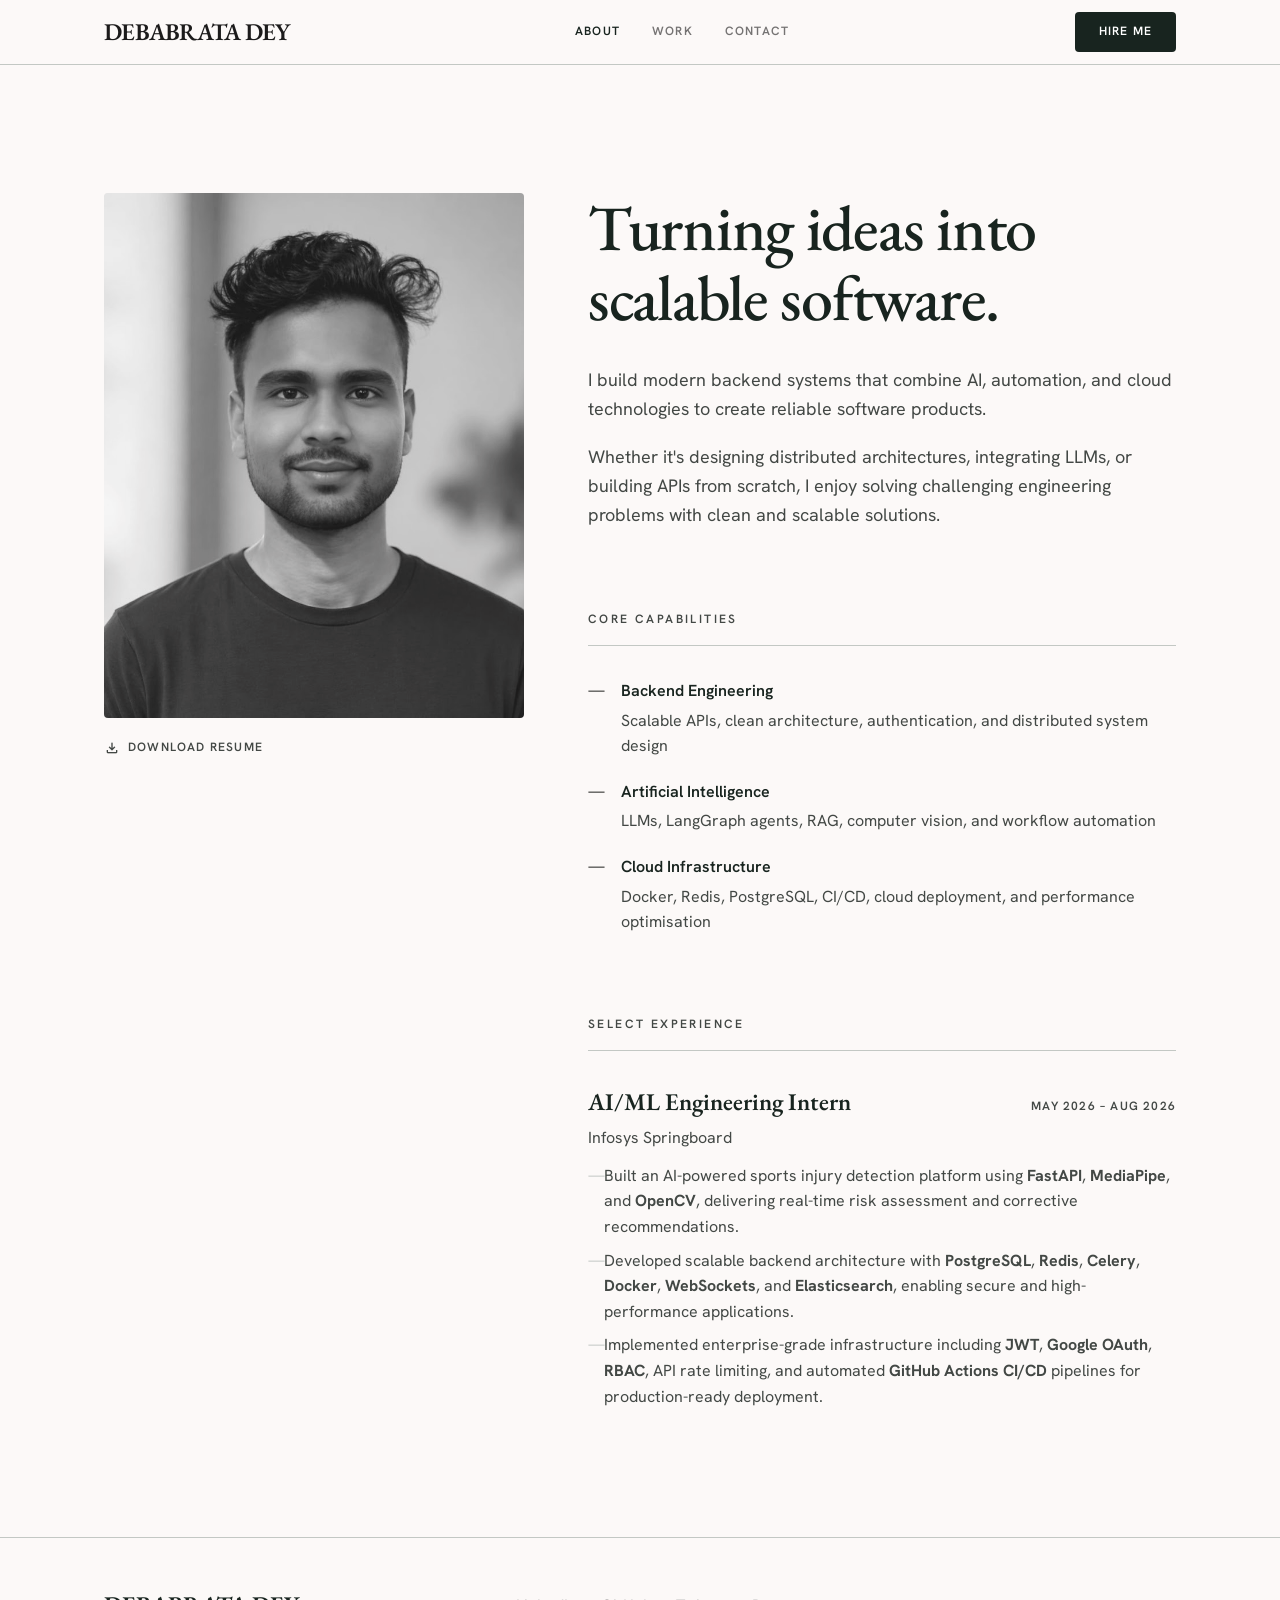
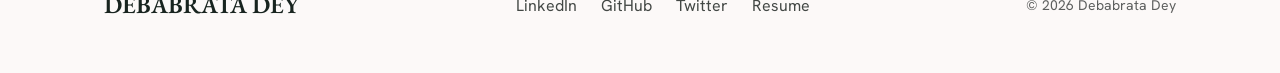
==== commit e54fb9e9: "Update Portfolio" ====
--- a/index.html
+++ b/index.html
@@ -4,134 +4,163 @@
   <meta charset="utf-8" />
   <meta name="viewport" content="width=device-width, initial-scale=1.0" />
   <title>Debabrata Dey — Backend Engineer & AI Developer</title>
-  <meta name="description" content="Portfolio of Debabrata Dey — a backend engineer specialising in AI, automation, and cloud-native software." />
+  <meta name="description" content="Portfolio of Debabrata Dey — backend engineer specialising in AI, automation, and cloud-native software." />
   <link rel="stylesheet" href="css/styles.css" />
   <style>
-    /* ── Hero ───────────────────────────────────────── */
-    .hero {
+    /* ── Page layout ──────────────────────────────── */
+    .about-page {
       max-width: var(--container-max);
       margin-inline: auto;
       padding-inline: var(--spacing-margin-mobile);
-      padding-top: 96px;
-      padding-bottom: 96px;
-      display: flex;
-      flex-direction: column;
-      align-items: flex-start;
-      gap: 32px;
+      padding-top: 64px;
+      padding-bottom: 128px;
     }
     @media (min-width: 768px) {
-      .hero {
+      .about-page {
         padding-inline: var(--spacing-margin-desktop);
         padding-top: 128px;
-        padding-bottom: 128px;
+        display: grid;
+        grid-template-columns: 5fr 7fr;
+        gap: 64px;
+        align-items: start;
       }
     }
-    .hero h1 {
-      color: var(--color-on-surface);
-      max-width: 720px;
-    }
-    .hero p {
-      color: var(--color-on-surface-variant);
-      max-width: 580px;
-    }
-    .hero-ctas {
-      display: flex;
-      gap: 16px;
-      flex-wrap: wrap;
-      margin-top: 16px;
-    }
-
-    /* ── Featured projects ──────────────────────────── */
-    .featured {
-      max-width: var(--container-max);
-      margin-inline: auto;
-      padding-inline: var(--spacing-margin-mobile);
-      padding-bottom: 128px;
-    }
+
+    /* ── Left: portrait ───────────────────────────── */
+    .portrait-col { position: relative; }
     @media (min-width: 768px) {
-      .featured { padding-inline: var(--spacing-margin-desktop); }
-    }
-
-    /* Full-width project */
-    .project-full {
-      cursor: pointer;
-      margin-bottom: 80px;
-    }
-    .project-full .img-wrap {
-      position: relative;
+      .portrait-sticky { position: sticky; top: 96px; }
+    }
+    .portrait-wrap {
+      aspect-ratio: 4/5;
+      background: var(--color-surface-container-high);
+      border-radius: var(--radius-md);
       overflow: hidden;
-      border-radius: var(--radius-md);
-      background: var(--color-surface-container-low);
-      aspect-ratio: 21/9;
-      margin-bottom: 24px;
-    }
-    .project-full .img-wrap img {
+    }
+    .portrait-wrap img {
       width: 100%;
       height: 100%;
       object-fit: cover;
-      transition: transform 0.5s cubic-bezier(0.165, 0.84, 0.44, 1);
-    }
-    .project-full:hover .img-wrap img { transform: scale(1.02); }
-    .project-full-meta {
+      object-position: top center;
+      filter: grayscale(100%);
+      opacity: 0.9;
+      transition: filter 0.7s, opacity 0.7s;
+    }
+    .portrait-wrap:hover img {
+      filter: grayscale(0%);
+      opacity: 1;
+    }
+    .portrait-resume-btn {
+      display: inline-flex;
+      align-items: center;
+      gap: 8px;
+      margin-top: 20px;
+      color: var(--color-on-surface-variant);
+      font-size: 12px;
+      letter-spacing: 0.1em;
+      font-weight: 600;
+      text-transform: uppercase;
+      transition: color 0.2s;
+    }
+    .portrait-resume-btn:hover { color: var(--color-primary); }
+
+    /* ── Right: content ───────────────────────────── */
+    .content-col {
       display: flex;
       flex-direction: column;
+      gap: 64px;
+      margin-top: 48px;
+    }
+    @media (min-width: 768px) { .content-col { margin-top: 0; gap: 80px; } }
+
+    /* Section headings */
+    .section-label {
+      font-size: 12px;
+      letter-spacing: 0.2em;
+      font-weight: 600;
+      text-transform: uppercase;
+      color: var(--color-on-surface-variant);
+      border-bottom: 1px solid var(--color-outline-variant);
+      padding-bottom: 16px;
+      margin-bottom: 32px;
+    }
+
+    /* Skills list */
+    .skills-list {
+      list-style: none;
+      display: flex;
+      flex-direction: column;
+      gap: 20px;
+    }
+    .skills-list li {
+      display: flex;
+      align-items: flex-start;
       gap: 16px;
-    }
-    @media (min-width: 768px) {
-      .project-full-meta {
-        flex-direction: row;
-        justify-content: space-between;
-        align-items: baseline;
-      }
-    }
-    .project-full h2 {
+      font-size: 16px;
       color: var(--color-on-surface);
-      margin-bottom: 8px;
+    }
+    .skill-dash { color: var(--color-tertiary); flex-shrink: 0; }
+    .skill-title {
+      display: block;
+      color: var(--color-primary);
+      font-weight: 600;
+      margin-bottom: 4px;
+    }
+    .skill-desc { color: var(--color-on-surface-variant); }
+
+    /* Experience */
+    .experience-list {
+      display: flex;
+      flex-direction: column;
+      gap: 40px;
+    }
+    .exp-item { }
+    .exp-header {
+      display: flex;
+      justify-content: space-between;
+      align-items: baseline;
+      flex-wrap: wrap;
+      gap: 8px;
+      margin-bottom: 4px;
+    }
+    .exp-title {
+      font-family: var(--font-serif);
+      font-size: 24px;
+      font-weight: 600;
+      color: var(--color-primary);
       transition: color 0.2s;
     }
-    .project-full:hover h2 { color: var(--color-primary); }
-    .project-full p {
-      color: var(--color-on-surface-variant);
-      max-width: 540px;
-    }
-    .badge-row { display: flex; gap: 8px; flex-wrap: wrap; }
-
-    /* Half-width grid */
-    .project-grid {
-      display: grid;
-      grid-template-columns: 1fr;
-      gap: 32px;
-    }
-    @media (min-width: 768px) {
-      .project-grid { grid-template-columns: 1fr 1fr; gap: 32px; }
-    }
-    .project-half {
-      cursor: pointer;
-    }
-    .project-half .img-wrap {
+    .exp-item:hover .exp-title { color: var(--color-tertiary); }
+    .exp-date {
+      font-size: 12px;
+      letter-spacing: 0.1em;
+      font-weight: 600;
+      text-transform: uppercase;
+      color: var(--color-on-surface-variant);
+    }
+    .exp-company {
+      font-size: 16px;
+      color: var(--color-on-surface-variant);
+      margin-bottom: 12px;
+    }
+    .exp-bullets {
+      list-style: none;
+      display: flex;
+      flex-direction: column;
+      gap: 8px;
+    }
+    .exp-bullets li {
+      font-size: 16px;
+      color: var(--color-on-surface-variant);
+      line-height: 1.6;
+      padding-left: 16px;
       position: relative;
-      overflow: hidden;
-      border-radius: var(--radius-md);
-      background: var(--color-surface-container-low);
-      aspect-ratio: 1/1;
-      margin-bottom: 20px;
-    }
-    .project-half .img-wrap img {
-      width: 100%;
-      height: 100%;
-      object-fit: cover;
-      transition: transform 0.5s cubic-bezier(0.165, 0.84, 0.44, 1);
-    }
-    .project-half:hover .img-wrap img { transform: scale(1.02); }
-    .project-half h2 {
-      color: var(--color-on-surface);
-      margin-bottom: 8px;
-      transition: color 0.2s;
-    }
-    .project-half:hover h2 { color: var(--color-primary); }
-    .project-half p {
-      color: var(--color-on-surface-variant);
-      margin-bottom: 12px;
+    }
+    .exp-bullets li::before {
+      content: '—';
+      position: absolute;
+      left: 0;
+      color: var(--color-outline-variant);
     }
   </style>
 </head>
@@ -144,7 +173,7 @@
     <div class="nav-inner">
       <a href="index.html" class="nav-logo">DEBABRATA DEY</a>
       <nav class="nav-links">
-        <a href="about.html"   data-page="about.html">About</a>
+        <a href="index.html"   data-page="index.html">About</a>
         <a href="work.html"    data-page="work.html">Work</a>
         <a href="contact.html" data-page="contact.html">Contact</a>
       </nav>
@@ -154,7 +183,7 @@
       </button>
     </div>
     <nav class="nav-mobile" id="mobile-nav">
-      <a href="about.html"   data-page="about.html">About</a>
+      <a href="index.html"   data-page="index.html">About</a>
       <a href="work.html"    data-page="work.html">Work</a>
       <a href="contact.html" data-page="contact.html">Contact</a>
       <a href="contact.html" style="color:var(--color-primary);">Hire Me</a>
@@ -162,88 +191,108 @@
   </header>
 
   <main>
-
-    <!-- ====================================================
-         Hero
-         ==================================================== -->
-    <section class="hero">
-      <h1 class="text-headline-xl fade-in">
-        Turning ideas into<br>scalable software.
-      </h1>
-      <p class="text-body-lg fade-in">
-        I am Debabrata Dey, a backend engineer specialising in AI, automation,
-        and cloud-native systems. I build reliable software products that are
-        clean, fast, and built to last.
-      </p>
-      <div class="hero-ctas fade-in">
-        <a href="work.html"    class="btn-primary">View Work</a>
-        <a href="about.html"   class="btn-outline">Read Bio</a>
-      </div>
-    </section>
-
-    <!-- ====================================================
-         Featured Projects
-         ==================================================== -->
-    <section class="featured" id="work">
-
-      <!-- Full-width: MeetMind -->
-      <article class="project-full fade-in" onclick="location.href='work.html'">
-        <div class="img-wrap">
-          <img src="../asset/MeetMind.png" alt="MeetMind — AI meeting intelligence platform" />
+    <div class="about-page">
+
+      <!-- ================================================
+           Left — Portrait
+           ================================================ -->
+      <aside class="portrait-col fade-in">
+        <div class="portrait-sticky">
+          <div class="portrait-wrap">
+            <img src="../asset/Profile.jpg" alt="Debabrata Dey — portrait" />
+          </div>
+          <a href="../asset/resume (2).pdf" download="Debabrata_Dey_Resume.pdf" class="portrait-resume-btn">
+            <span class="material-symbols-outlined" style="font-size:16px;">download</span>
+            Download Resume
+          </a>
         </div>
-        <div class="project-full-meta">
-          <div>
-            <h2 class="text-headline-md">MeetMind</h2>
-            <p class="text-body-md">
-              Streamlining meeting workflows with AI-generated summaries, task extraction,
-              and collaborative insights — all in one platform.
+      </aside>
+
+      <!-- ================================================
+           Right — Content
+           ================================================ -->
+      <div class="content-col">
+
+        <!-- Story -->
+        <section class="fade-in">
+          <h1 class="text-headline-xl" style="color:var(--color-primary); margin-bottom:32px;">
+            Turning ideas into<br>scalable software.
+          </h1>
+          <div class="text-body-lg" style="color:var(--color-on-surface-variant); display:flex; flex-direction:column; gap:20px;">
+            <p>
+              I build modern backend systems that combine AI, automation, and cloud
+              technologies to create reliable software products.
+            </p>
+            <p>
+              Whether it's designing distributed architectures, integrating LLMs,
+              or building APIs from scratch, I enjoy solving challenging engineering
+              problems with clean and scalable solutions.
             </p>
           </div>
-          <div class="badge-row">
-            <span class="badge">FastAPI</span>
-            <span class="badge">LangGraph</span>
-            <span class="badge">AI</span>
+        </section>
+
+        <!-- Core capabilities -->
+        <section class="fade-in">
+          <h2 class="section-label">Core Capabilities</h2>
+          <ul class="skills-list">
+            <li>
+              <span class="skill-dash">—</span>
+              <div>
+                <strong class="skill-title">Backend Engineering</strong>
+                <span class="skill-desc">Scalable APIs, clean architecture, authentication, and distributed system design</span>
+              </div>
+            </li>
+            <li>
+              <span class="skill-dash">—</span>
+              <div>
+                <strong class="skill-title">Artificial Intelligence</strong>
+                <span class="skill-desc">LLMs, LangGraph agents, RAG, computer vision, and workflow automation</span>
+              </div>
+            </li>
+            <li>
+              <span class="skill-dash">—</span>
+              <div>
+                <strong class="skill-title">Cloud Infrastructure</strong>
+                <span class="skill-desc">Docker, Redis, PostgreSQL, CI/CD, cloud deployment, and performance optimisation</span>
+              </div>
+            </li>
+          </ul>
+        </section>
+
+        <!-- Experience -->
+        <section class="fade-in">
+          <h2 class="section-label">Select Experience</h2>
+          <div class="experience-list">
+            <div class="exp-item">
+              <div class="exp-header">
+                <h3 class="exp-title">AI/ML Engineering Intern</h3>
+                <span class="exp-date">May 2026 – Aug 2026</span>
+              </div>
+              <p class="exp-company">Infosys Springboard</p>
+              <ul class="exp-bullets">
+                <li>
+                  Built an AI-powered sports injury detection platform using
+                  <strong>FastAPI</strong>, <strong>MediaPipe</strong>, and <strong>OpenCV</strong>,
+                  delivering real-time risk assessment and corrective recommendations.
+                </li>
+                <li>
+                  Developed scalable backend architecture with <strong>PostgreSQL</strong>,
+                  <strong>Redis</strong>, <strong>Celery</strong>, <strong>Docker</strong>,
+                  <strong>WebSockets</strong>, and <strong>Elasticsearch</strong>,
+                  enabling secure and high-performance applications.
+                </li>
+                <li>
+                  Implemented enterprise-grade infrastructure including <strong>JWT</strong>,
+                  <strong>Google OAuth</strong>, <strong>RBAC</strong>, API rate limiting, and
+                  automated <strong>GitHub Actions CI/CD</strong> pipelines for production-ready deployment.
+                </li>
+              </ul>
+            </div>
           </div>
-        </div>
-      </article>
-
-      <!-- Half-width grid -->
-      <div class="project-grid">
-
-        <!-- MoveIQ -->
-        <article class="project-half fade-in" onclick="location.href='work.html'">
-          <div class="img-wrap">
-            <img src="../asset/MoveIQ.png" alt="MoveIQ — AI sports injury detection" />
-          </div>
-          <h2 class="text-headline-sm">MoveIQ</h2>
-          <p class="text-body-md">
-            Real-time athlete motion analysis with pose estimation, biomechanics,
-            and AI injury risk assessment.
-          </p>
-          <div class="badge-row">
-            <span class="badge">Computer Vision</span>
-          </div>
-        </article>
-
-        <!-- Distributed Cache -->
-        <article class="project-half fade-in" onclick="location.href='work.html'">
-          <div class="img-wrap">
-            <img src="../asset/Distributed Cache.png" alt="Distributed Cache system" />
-          </div>
-          <h2 class="text-headline-sm">Distributed Cache</h2>
-          <p class="text-body-md">
-            A high-performance distributed caching layer with Redis and consistent
-            hashing for scalable backend systems.
-          </p>
-          <div class="badge-row">
-            <span class="badge">Redis</span>
-            <span class="badge">Systems</span>
-          </div>
-        </article>
+        </section>
 
       </div>
-    </section>
-
+    </div>
   </main>
 
   <!-- ====================================================
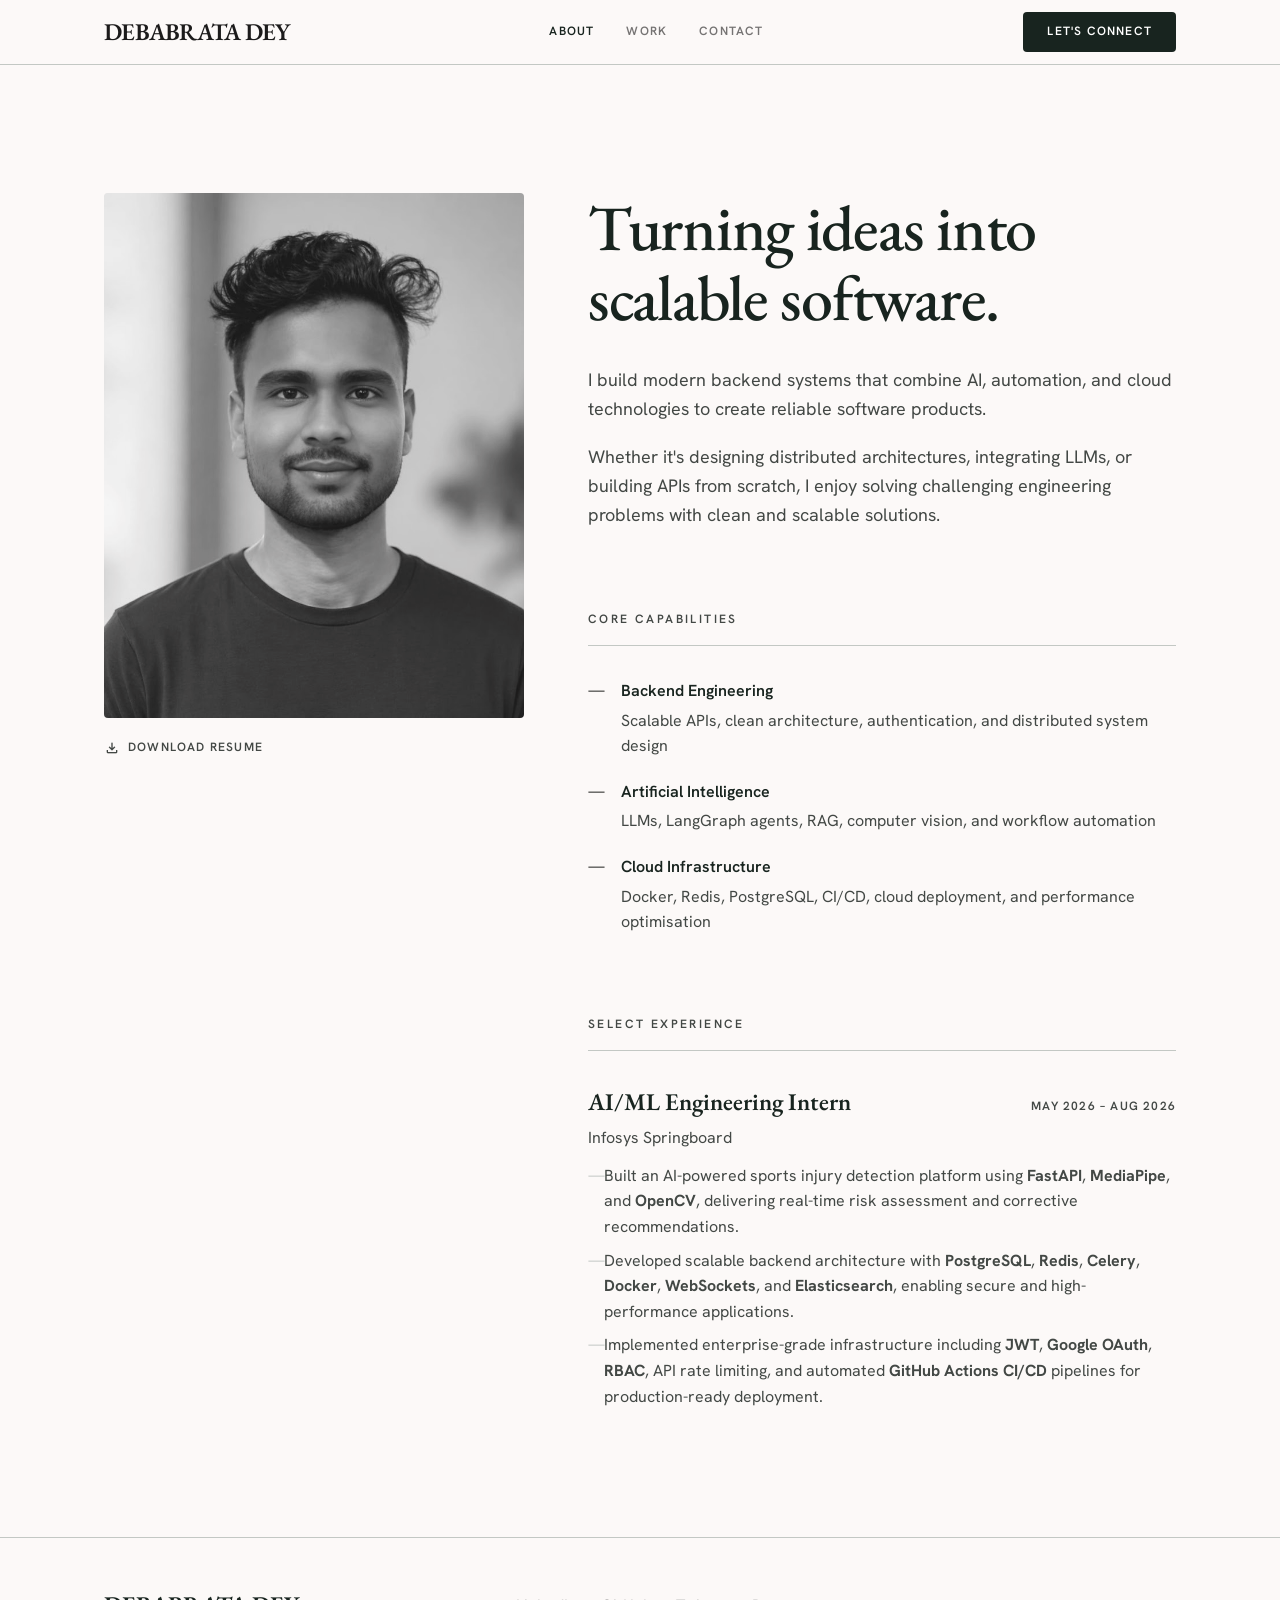
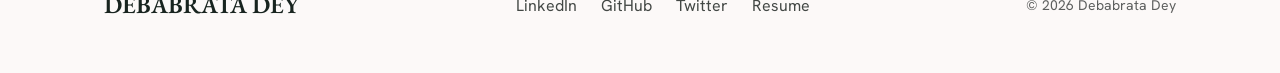
==== commit c4448556: "Update" ====
--- a/index.html
+++ b/index.html
@@ -114,7 +114,6 @@
       flex-direction: column;
       gap: 40px;
     }
-    .exp-item { }
     .exp-header {
       display: flex;
       justify-content: space-between;
@@ -177,7 +176,7 @@
         <a href="work.html"    data-page="work.html">Work</a>
         <a href="contact.html" data-page="contact.html">Contact</a>
       </nav>
-      <a href="contact.html" class="nav-hire-btn">Hire Me</a>
+      <a href="contact.html" class="nav-hire-btn">Let's connect</a>
       <button class="nav-menu-btn" id="menu-btn" aria-label="Toggle menu">
         <span class="material-symbols-outlined">menu</span>
       </button>
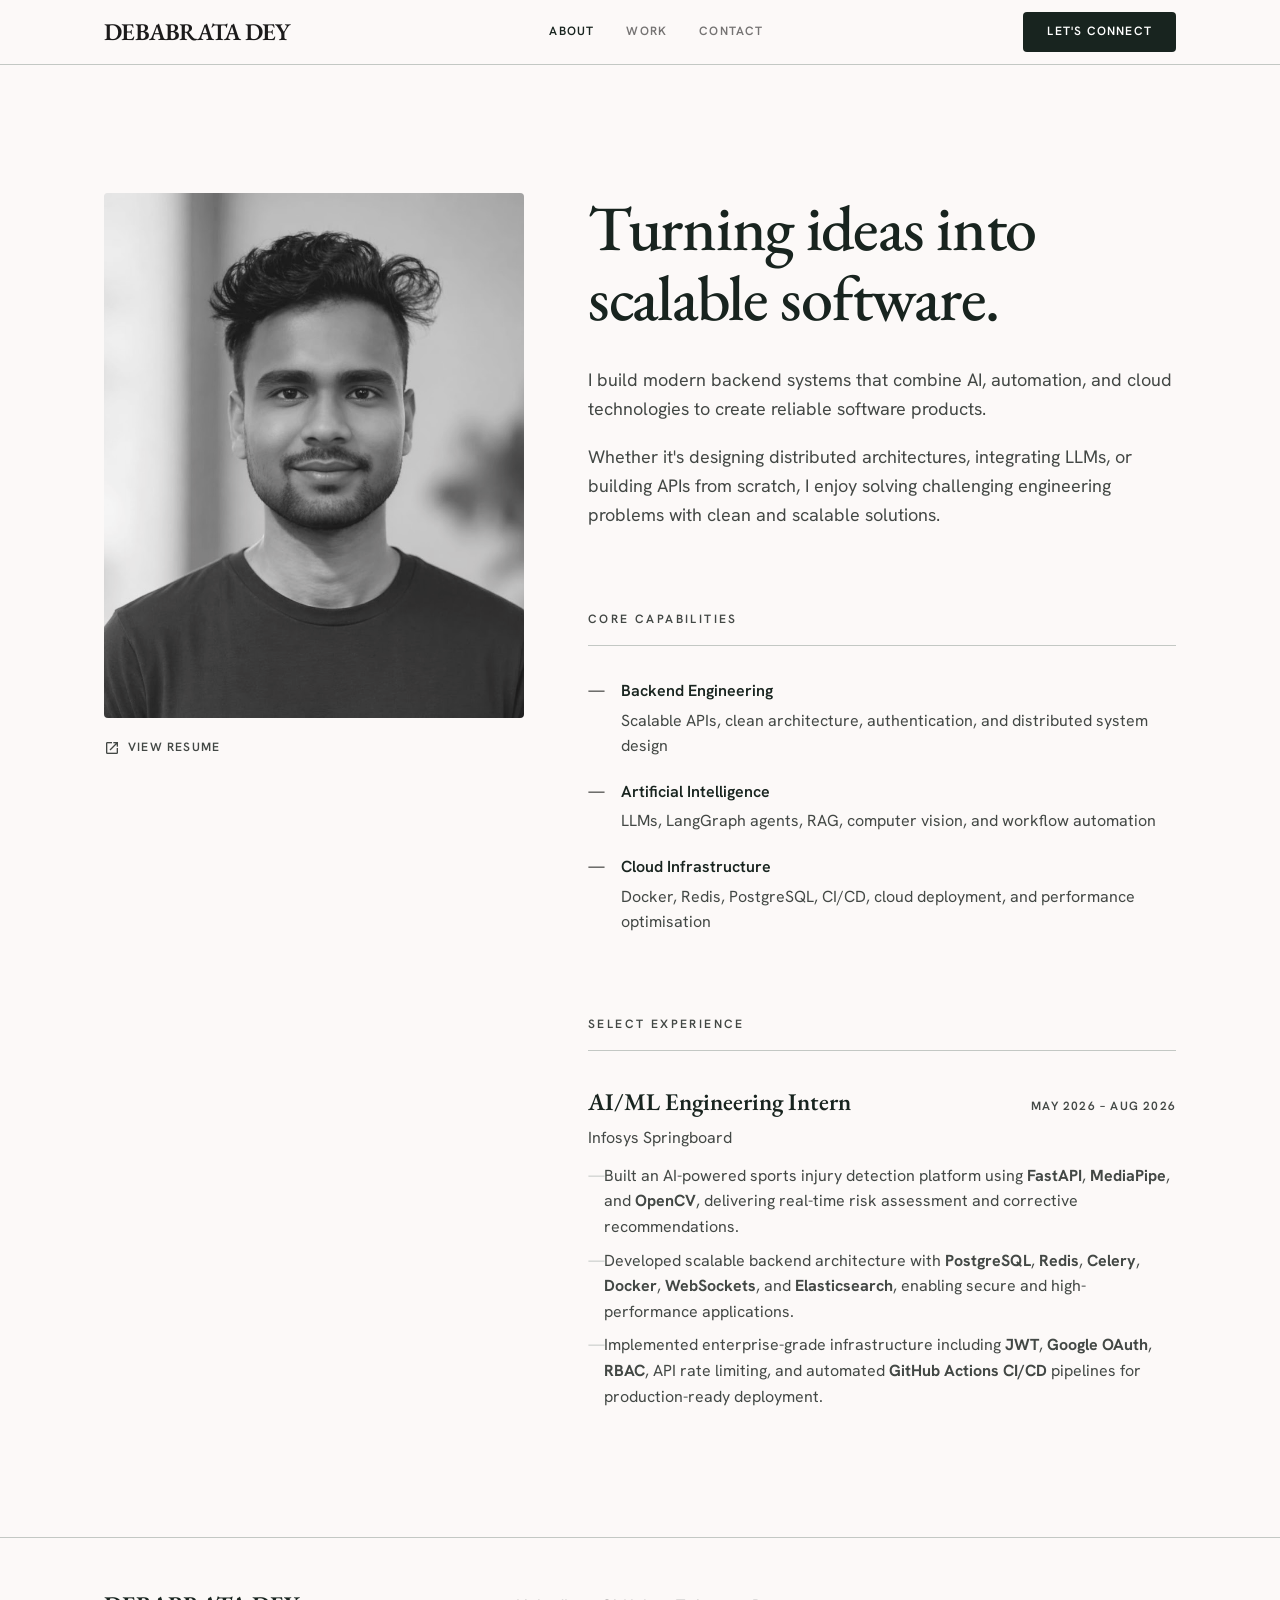
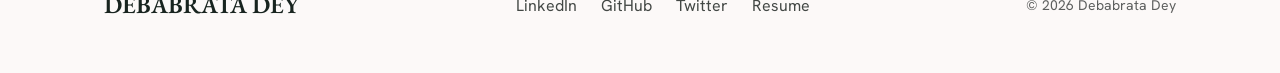
==== commit 726d9b4a: "Hyperlink Resume" ====
--- a/index.html
+++ b/index.html
@@ -162,6 +162,15 @@
       color: var(--color-outline-variant);
     }
   </style>
+  <!-- Google tag (gtag.js) -->
+  <script async src="https://www.googletagmanager.com/gtag/js?id=G-PQ1962QJDZ"></script>
+  <script>
+    window.dataLayer = window.dataLayer || [];
+    function gtag(){dataLayer.push(arguments);}
+    gtag('js', new Date());
+
+    gtag('config', 'G-PQ1962QJDZ');
+  </script>
 </head>
 <body>
 
@@ -200,9 +209,9 @@
           <div class="portrait-wrap">
             <img src="../asset/Profile.jpg" alt="Debabrata Dey — portrait" />
           </div>
-          <a href="../asset/resume (2).pdf" download="Debabrata_Dey_Resume.pdf" class="portrait-resume-btn">
-            <span class="material-symbols-outlined" style="font-size:16px;">download</span>
-            Download Resume
+          <a href="https://drive.google.com/file/d/1PNkYtNH2LpQPkuecwUJHisF7RyXR140d/view?usp=sharing" target="_blank" class="portrait-resume-btn">
+            <span class="material-symbols-outlined" style="font-size:16px;">open_in_new</span>
+            View Resume
           </a>
         </div>
       </aside>
@@ -304,7 +313,7 @@
         <a href="https://www.linkedin.com/in/debabratadey7719/" target="_blank" rel="noopener">LinkedIn</a>
         <a href="https://github.com/Debabrata7719"             target="_blank" rel="noopener">GitHub</a>
         <a href="https://x.com/Debabrata_Dey7"                 target="_blank" rel="noopener">Twitter</a>
-        <a href="../asset/resume (2).pdf"                       download="Debabrata_Dey_Resume.pdf">Resume</a>
+        <a href="https://drive.google.com/file/d/1PNkYtNH2LpQPkuecwUJHisF7RyXR140d/view?usp=sharing" target="_blank">Resume</a>
       </div>
       <div class="footer-copy">© 2026 Debabrata Dey</div>
     </div>
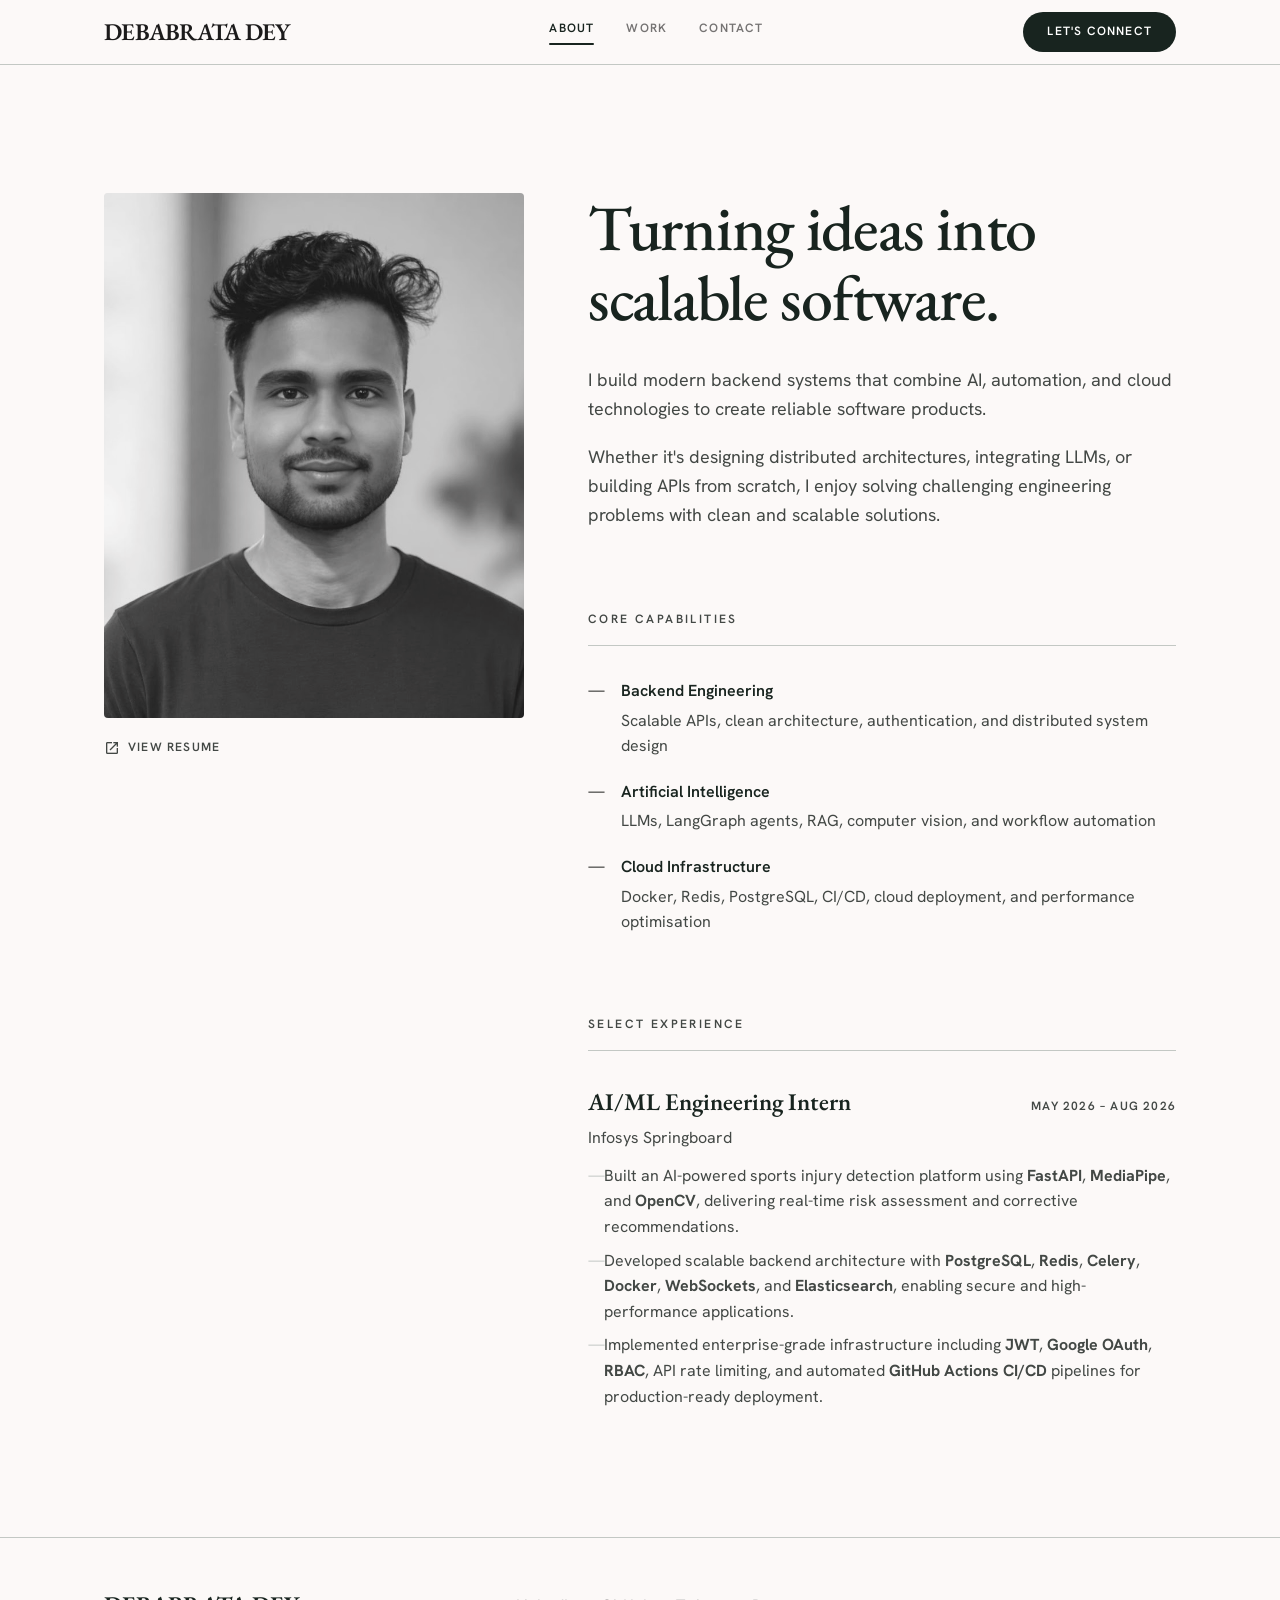
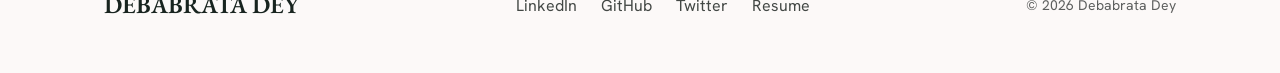
==== commit f9ce910f: "Update UI: rounded pill buttons, 50/50 work action cards, and active nav underline" ====
--- a/index.html
+++ b/index.html
@@ -181,7 +181,7 @@
     <div class="nav-inner">
       <a href="index.html" class="nav-logo">DEBABRATA DEY</a>
       <nav class="nav-links">
-        <a href="index.html"   data-page="index.html">About</a>
+        <a href="index.html"   class="active" data-page="index.html">About</a>
         <a href="work.html"    data-page="work.html">Work</a>
         <a href="contact.html" data-page="contact.html">Contact</a>
       </nav>
--- a/css/styles.css
+++ b/css/styles.css
@@ -260,6 +260,7 @@
 @media (min-width: 768px) { .nav-links { display: flex; } }
 
 .nav-links a {
+  position: relative;
   font-family: var(--font-sans);
   font-size: 12px;
   letter-spacing: 0.1em;
@@ -267,10 +268,31 @@
   text-transform: uppercase;
   color: var(--color-on-surface);
   opacity: 0.6;
-  transition: opacity 0.2s;
-}
-.nav-links a:hover,
-.nav-links a.active { opacity: 1; color: var(--color-primary); }
+  padding-bottom: 6px;
+  text-decoration: none;
+  transition: opacity 0.2s, color 0.2s;
+}
+
+.nav-links a:hover {
+  opacity: 1;
+  color: var(--color-primary);
+}
+
+.nav-links a.active {
+  opacity: 1;
+  color: var(--color-primary);
+}
+
+.nav-links a.active::after {
+  content: "";
+  position: absolute;
+  left: 0;
+  bottom: 0;
+  width: 100%;
+  height: 2px;
+  background-color: var(--color-primary);
+  border-radius: 2px;
+}
 
 .nav-hire-btn {
   display: none;
@@ -289,7 +311,7 @@
     font-weight: 600;
     text-transform: uppercase;
     padding: 10px 24px;
-    border-radius: var(--radius-md);
+    border-radius: 9999px;
     transition: transform 0.2s;
   }
   .nav-hire-btn:hover { transform: translateY(-2px); }
@@ -339,7 +361,7 @@
   font-weight: 600;
   text-transform: uppercase;
   padding: 16px 32px;
-  border-radius: var(--radius-md);
+  border-radius: 9999px;
   transition: transform 0.2s;
   border: none;
   cursor: pointer;
